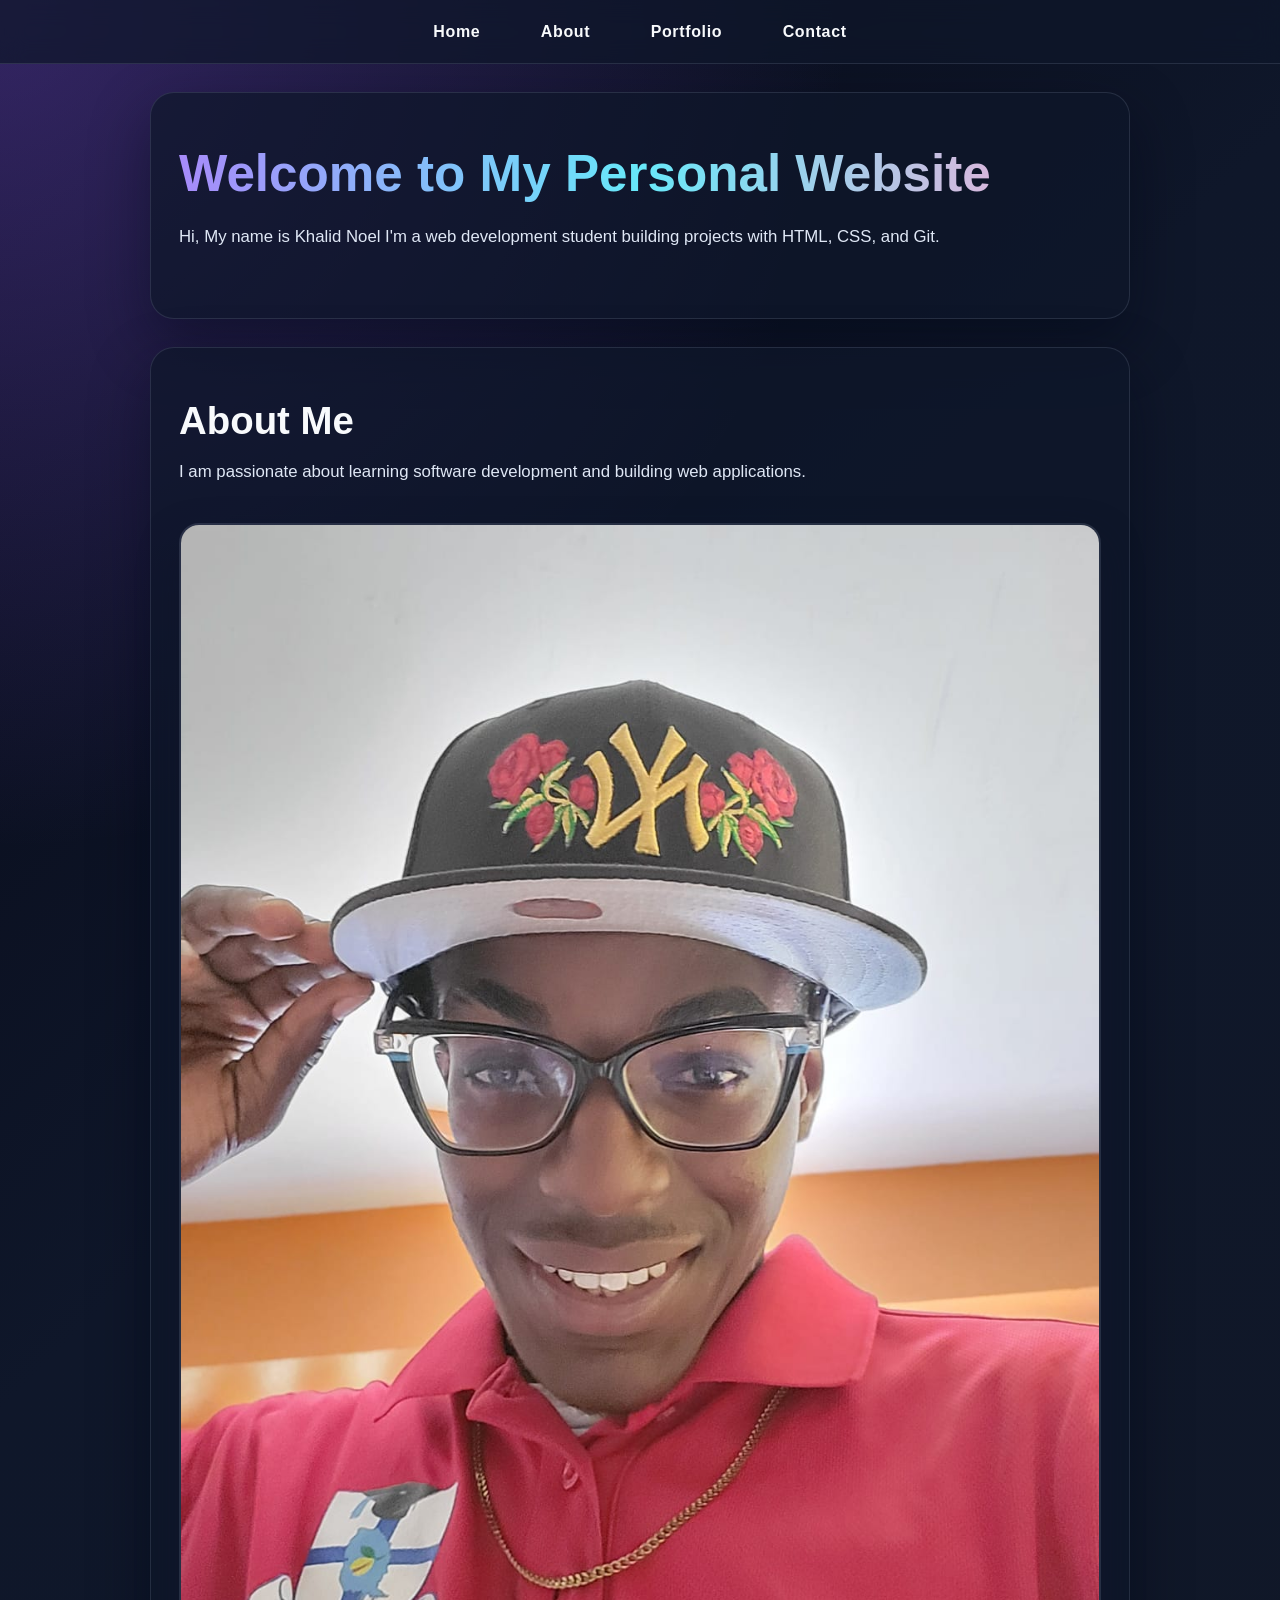
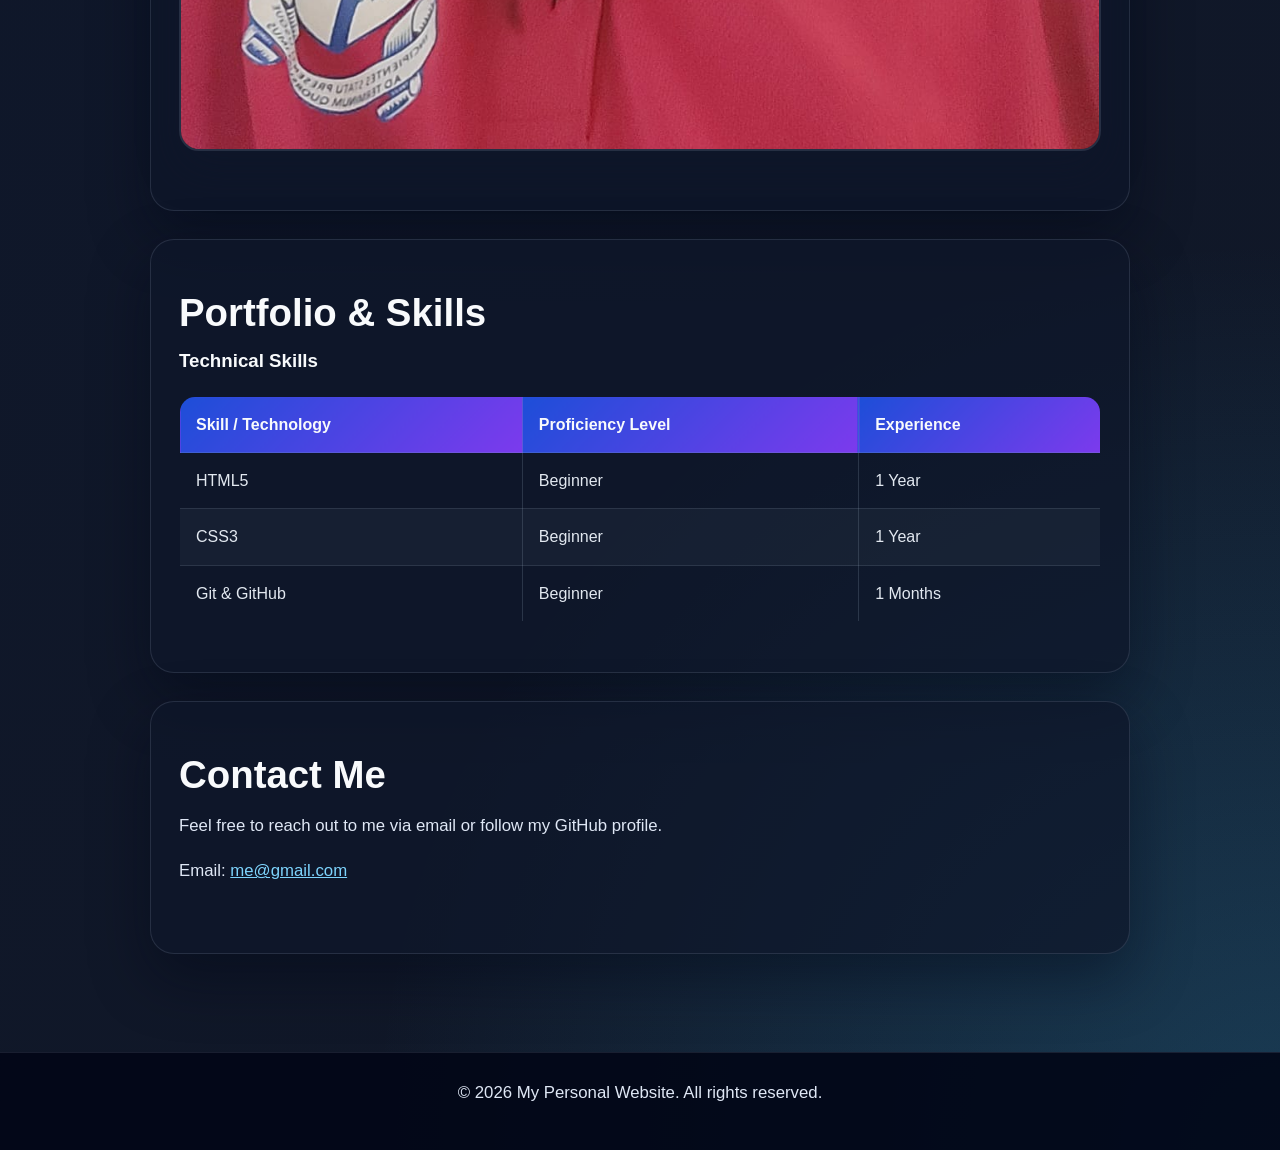
==== index.html @ ccdbc7a5 "docs: add responsive screenshots, readme, and reflection" ====
<!DOCTYPE html>
<html lang="en">
<head>
    <meta charset="UTF-8">
    <meta name="viewport" content="width=device-width, initial-scale=1.0">
    <title>My Personal Website</title>
    <link rel="stylesheet" href="style.css">
</head>
<body>

    <header>
        <nav>
            <ul>
                <li><a href="#home">Home</a></li>
                <li><a href="#about">About</a></li>
                <li><a href="#portfolio">Portfolio</a></li>
                <li><a href="#contact">Contact</a></li>
            </ul>
        </nav>
    </header>

    <main>
        <!-- Home Section -->
        <section id="home">
            <h1>Welcome to My Personal Website</h1>
            <p>Hi, My name is Khalid Noel I'm a web development student building projects with HTML, CSS, and Git.</p>
        </section>

        <!-- About Section -->
        <section id="about">
            <h2>About Me</h2>
            <p>I am passionate about learning software development and building web applications.</p>
            <img src="Khalid.jpeg" alt="Profile picture of me, yours truly">
        </section>

        <!-- Portfolio Section -->
        <section id="portfolio">
            <h2>Portfolio & Skills</h2>
            
            <h3>Technical Skills</h3>
            <table>
                <thead>
                    <tr>
                        <th>Skill / Technology</th>
                        <th>Proficiency Level</th>
                        <th>Experience</th>
                    </tr>
                </thead>
                <tbody>
                    <tr>
                        <td>HTML5</td>
                        <td>Beginner</td>
                        <td>1 Year</td>
                    </tr>
                    <tr>
                        <td>CSS3</td>
                        <td>Beginner</td>
                        <td>1 Year</td>
                    </tr>
                    <tr>
                        <td>Git & GitHub</td>
                        <td>Beginner</td>
                        <td>1 Months</td>
                    </tr>
                </tbody>
            </table>

        </section>

        <!-- Contact Section -->
        <section id="contact">
            <h2>Contact Me</h2>
            <p>Feel free to reach out to me via email or follow my GitHub profile.</p>
            <p>Email: <a href="mailto:me@gmail.com">me@gmail.com</a></p>
        </section>
    </main>

    <footer>
        <p>&copy; 2026 My Personal Website. All rights reserved.</p>
    </footer>

</body>
</html>
---- style.css ----
/* General Page Reset & Typography */
* {
    box-sizing: border-box;
}

html {
    scroll-behavior: smooth;
}

body {
    font-family: 'Segoe UI', Tahoma, Geneva, Verdana, sans-serif;
    line-height: 1.7;
    margin: 0;
    padding: 0;
    background:
        radial-gradient(circle at top left, rgba(138, 92, 246, 0.35), transparent 28%),
        radial-gradient(circle at bottom right, rgba(56, 189, 248, 0.22), transparent 30%),
        linear-gradient(135deg, #060816 0%, #0f172a 35%, #111827 100%);
    color: #e2e8f0;
}

main {
    padding-bottom: 40px;
}

/* Navigation Menu */
header {
    position: sticky;
    top: 0;
    z-index: 1000;
    backdrop-filter: blur(12px);
    background: rgba(15, 23, 42, 0.72);
    border-bottom: 1px solid rgba(148, 163, 184, 0.18);
}

nav ul {
    list-style-type: none;
    padding: 18px 0;
    margin: 0;
    text-align: center;
}

nav li {
    display: inline-block;
    margin: 0 10px;
}

nav a {
    text-decoration: none;
    color: #f8fafc;
    font-weight: 700;
    letter-spacing: 0.04em;
    padding: 10px 18px;
    border-radius: 999px;
    transition: all 0.3s ease;
}

nav a:hover {
    color: #7dd3fc;
    background: rgba(125, 211, 252, 0.08);
    box-shadow: 0 0 0 1px rgba(125, 211, 252, 0.2);
}

/* Page Layout & Sections */
section {
    padding: 50px 28px;
    max-width: 980px;
    margin: 28px auto;
    background: rgba(15, 23, 42, 0.72);
    border: 1px solid rgba(148, 163, 184, 0.18);
    border-radius: 24px;
    box-shadow: 0 24px 60px rgba(2, 6, 23, 0.45);
}

h1, h2, h3 {
    color: #f8fafc;
    margin-top: 0;
    line-height: 1.2;
}

h1 {
    font-size: clamp(2.2rem, 4vw, 3.5rem);
    margin-bottom: 18px;
    background: linear-gradient(90deg, #a78bfa 0%, #67e8f9 50%, #f9a8d4 100%);
    -webkit-background-clip: text;
    background-clip: text;
    color: transparent;
}

h2 {
    font-size: clamp(1.8rem, 3vw, 2.4rem);
    margin-bottom: 14px;
}

p {
    margin-top: 0;
    color: #dfe7f5;
    font-size: 1.05rem;
}

/* Media Styling */
img {
    max-width: 100%;
    height: auto;
    border-radius: 20px;
    margin-top: 20px;
    border: 2px solid rgba(148, 163, 184, 0.18);
    box-shadow: 0 18px 40px rgba(15, 23, 42, 0.45);
}

video {
    margin-top: 15px;
    border-radius: 16px;
}

/* Table Styling */
table {
    width: 100%;
    border-collapse: collapse;
    margin: 24px 0 0;
    overflow: hidden;
    border-radius: 16px;
}

table, th, td {
    border: 1px solid rgba(148, 163, 184, 0.22);
}

th, td {
    padding: 14px 16px;
    text-align: left;
}

th {
    background: linear-gradient(135deg, #1d4ed8, #7c3aed);
    color: #f8fafc;
}

tr:nth-child(even) {
    background-color: rgba(148, 163, 184, 0.06);
}

tr:hover {
    background-color: rgba(125, 211, 252, 0.08);
}

/* Footer Styling */
footer {
    text-align: center;
    padding: 26px 20px;
    background: rgba(2, 6, 23, 0.9);
    border-top: 1px solid rgba(148, 163, 184, 0.15);
    color: #cbd5e1;
    margin-top: 30px;
}

/* Links inside content */
a {
    color: #7dd3fc;
}

a:hover {
    color: #a5f3fc;
}
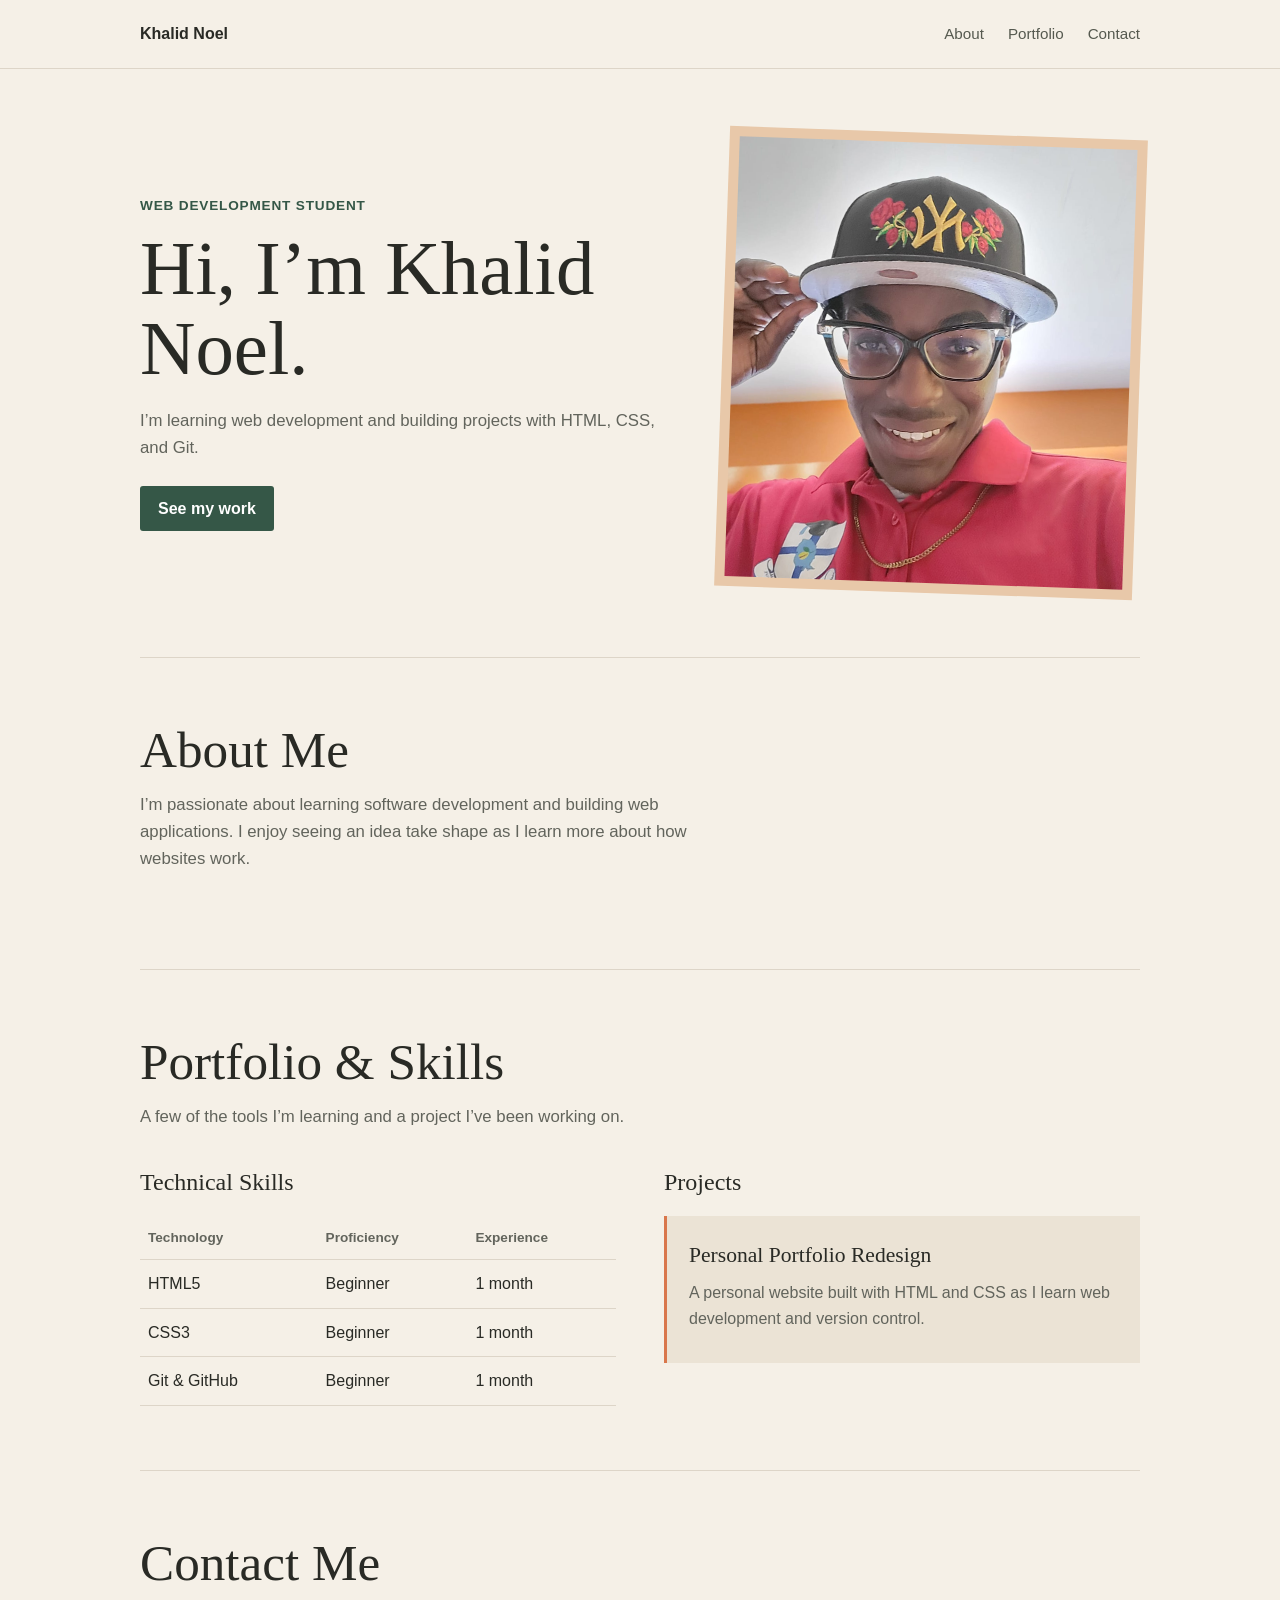
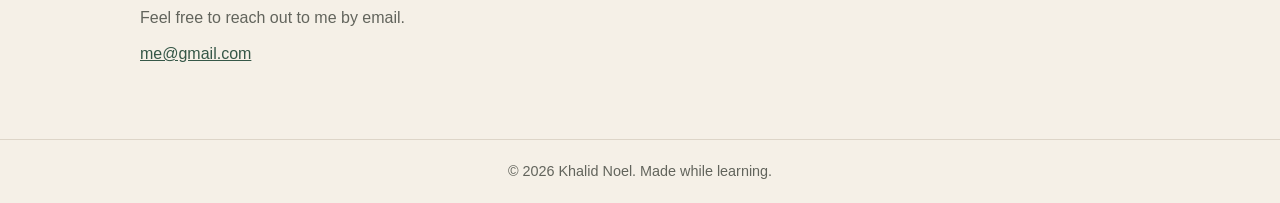
==== commit 1730627b: "feat: finalize polished portfolio code with semantic HTML, modern CSS, and JS" ====
--- a/index.html
+++ b/index.html
@@ -3,15 +3,17 @@
 <head>
     <meta charset="UTF-8">
     <meta name="viewport" content="width=device-width, initial-scale=1.0">
-    <title>My Personal Website</title>
-    <link rel="stylesheet" href="style.css">
+    <meta name="theme-color" content="#f5f0e7">
+    <meta name="description" content="Khalid Noel is a web development student learning by building with HTML, CSS, and Git.">
+    <title>Khalid Noel — Web Development Student</title>
+    <link rel="stylesheet" href="CSS/style.css">
+    <script src="JS/script.js" defer></script>
 </head>
 <body>
-
-    <header>
-        <nav>
-            <ul>
-                <li><a href="#home">Home</a></li>
+    <header class="site-header">
+        <nav class="nav-shell" aria-label="Main navigation">
+            <a class="wordmark" href="#home">Khalid Noel</a>
+            <ul class="nav-links">
                 <li><a href="#about">About</a></li>
                 <li><a href="#portfolio">Portfolio</a></li>
                 <li><a href="#contact">Contact</a></li>
@@ -20,64 +22,83 @@
     </header>
 
     <main>
-        <!-- Home Section -->
-        <section id="home">
-            <h1>Welcome to My Personal Website</h1>
-            <p>Hi, My name is Khalid Noel I'm a web development student building projects with HTML, CSS, and Git.</p>
+        <section class="hero" id="home" aria-labelledby="home-title">
+            <div class="hero-content">
+                <p class="eyebrow">Web development student</p>
+                <h1 id="home-title">Hi, I’m Khalid Noel.</h1>
+                <p class="hero-copy">I’m learning web development and building projects with HTML, CSS, and Git.</p>
+                <a class="button" href="#portfolio">See my work</a>
+            </div>
+            <figure class="portrait-wrap">
+                <img src="Images/Khalid.jpeg" alt="Khalid Noel smiling in a cap and glasses">
+            </figure>
         </section>
 
-        <!-- About Section -->
-        <section id="about">
-            <h2>About Me</h2>
-            <p>I am passionate about learning software development and building web applications.</p>
-            <img src="Khalid.jpeg" alt="Profile picture of me, yours truly">
+        <section class="content-section" id="about" aria-labelledby="about-title">
+            <div class="section-heading">
+                <h2 id="about-title">About Me</h2>
+                <p class="section-intro">I’m passionate about learning software development and building web applications. I enjoy seeing an idea take shape as I learn more about how websites work.</p>
+            </div>
         </section>
 
-        <!-- Portfolio Section -->
-        <section id="portfolio">
-            <h2>Portfolio & Skills</h2>
-            
-            <h3>Technical Skills</h3>
-            <table>
-                <thead>
-                    <tr>
-                        <th>Skill / Technology</th>
-                        <th>Proficiency Level</th>
-                        <th>Experience</th>
-                    </tr>
-                </thead>
-                <tbody>
-                    <tr>
-                        <td>HTML5</td>
-                        <td>Beginner</td>
-                        <td>1 Year</td>
-                    </tr>
-                    <tr>
-                        <td>CSS3</td>
-                        <td>Beginner</td>
-                        <td>1 Year</td>
-                    </tr>
-                    <tr>
-                        <td>Git & GitHub</td>
-                        <td>Beginner</td>
-                        <td>1 Months</td>
-                    </tr>
-                </tbody>
-            </table>
-
+        <section class="content-section" id="portfolio" aria-labelledby="portfolio-title">
+            <div class="section-heading">
+                <h2 id="portfolio-title">Portfolio &amp; Skills</h2>
+                <p class="section-intro">A few of the tools I’m learning and a project I’ve been working on.</p>
+            </div>
+            <div class="portfolio-layout">
+                <div>
+                    <h3>Technical Skills</h3>
+                    <table class="skills-table">
+                        <thead>
+                            <tr>
+                                <th scope="col">Technology</th>
+                                <th scope="col">Proficiency</th>
+                                <th scope="col">Experience</th>
+                            </tr>
+                        </thead>
+                        <tbody>
+                            <tr>
+                                <td>HTML5</td>
+                                <td>Beginner</td>
+                                <td>1 month</td>
+                            </tr>
+                            <tr>
+                                <td>CSS3</td>
+                                <td>Beginner</td>
+                                <td>1 month</td>
+                            </tr>
+                            <tr>
+                                <td>Git &amp; GitHub</td>
+                                <td>Beginner</td>
+                                <td>1 month</td>
+                            </tr>
+                        </tbody>
+                    </table>
+                </div>
+                <div>
+                    <h3>Projects</h3>
+                    <article class="project-card">
+                        <h4>Personal Portfolio Redesign</h4>
+                        <p>A personal website built with HTML and CSS as I learn web development and version control.</p>
+                    </article>
+                </div>
+            </div>
         </section>
 
-        <!-- Contact Section -->
-        <section id="contact">
-            <h2>Contact Me</h2>
-            <p>Feel free to reach out to me via email or follow my GitHub profile.</p>
-            <p>Email: <a href="mailto:me@gmail.com">me@gmail.com</a></p>
+        <section class="contact-section" id="contact" aria-labelledby="contact-title">
+            <div class="section-heading">
+                <h2 id="contact-title">Contact Me</h2>
+                <div class="contact-copy">
+                    <p>Feel free to reach out to me by email.</p>
+                    <a href="mailto:me@gmail.com">me@gmail.com</a>
+                </div>
+            </div>
         </section>
     </main>
 
-    <footer>
-        <p>&copy; 2026 My Personal Website. All rights reserved.</p>
+    <footer class="site-footer">
+        <p>&copy; <span id="current-year">2026</span> Khalid Noel. Made while learning.</p>
     </footer>
-
 </body>
 </html>
--- a/CSS/style.css
+++ b/CSS/style.css
@@ -0,0 +1,287 @@
+* {
+    box-sizing: border-box;
+}
+
+html {
+    scroll-behavior: smooth;
+}
+
+body {
+    margin: 0;
+    background: #f5f0e7;
+    color: #292a25;
+    font-family: "Segoe UI", Tahoma, Geneva, Verdana, sans-serif;
+    line-height: 1.6;
+}
+
+a {
+    color: #355747;
+}
+
+a:focus-visible {
+    outline: 2px solid #d9774c;
+    outline-offset: 3px;
+}
+
+.site-header {
+    position: sticky;
+    top: 0;
+    z-index: 1;
+    border-bottom: 1px solid #ddd5c8;
+    background: #f5f0e7;
+}
+
+.nav-shell,
+main {
+    width: min(100% - 40px, 1000px);
+    margin: 0 auto;
+}
+
+.nav-shell {
+    min-height: 68px;
+    display: flex;
+    align-items: center;
+    justify-content: space-between;
+    gap: 20px;
+}
+
+.wordmark {
+    color: #292a25;
+    font-weight: 700;
+    text-decoration: none;
+}
+
+.nav-links {
+    display: flex;
+    gap: 24px;
+    margin: 0;
+    padding: 0;
+    list-style: none;
+}
+
+.nav-links a {
+    color: #55594f;
+    font-size: 0.95rem;
+    text-decoration: none;
+}
+
+.nav-links a:hover {
+    color: #355747;
+    text-decoration: underline;
+    text-underline-offset: 5px;
+}
+
+section {
+    scroll-margin-top: 85px;
+}
+
+.hero {
+    min-height: 540px;
+    display: grid;
+    grid-template-columns: 1fr 0.8fr;
+    align-items: center;
+    gap: 60px;
+    padding: 64px 0;
+}
+
+.eyebrow {
+    margin-bottom: 12px;
+    color: #355747;
+    font-size: 0.85rem;
+    font-weight: 700;
+    letter-spacing: 0.06em;
+    text-transform: uppercase;
+}
+
+h1,
+h2,
+h3,
+h4,
+p {
+    margin-top: 0;
+}
+
+h1,
+h2 {
+    font-family: Georgia, "Times New Roman", serif;
+    font-weight: 400;
+}
+
+h1 {
+    max-width: 500px;
+    margin-bottom: 18px;
+    font-size: clamp(2.8rem, 6vw, 4.8rem);
+    line-height: 1.05;
+}
+
+.hero-copy,
+.section-intro {
+    max-width: 560px;
+    color: #62645c;
+    font-size: 1.05rem;
+}
+
+.hero-copy {
+    margin-bottom: 24px;
+}
+
+.button {
+    display: inline-block;
+    padding: 10px 18px;
+    border-radius: 3px;
+    background: #355747;
+    color: #fff;
+    font-weight: 600;
+    text-decoration: none;
+}
+
+.button:hover {
+    background: #294436;
+}
+
+.portrait-wrap {
+    margin: 0;
+    padding: 10px;
+    background: #e8c8a9;
+    transform: rotate(2deg);
+}
+
+.portrait-wrap img {
+    display: block;
+    width: 100%;
+    max-height: 440px;
+    object-fit: cover;
+    object-position: center 38%;
+}
+
+.content-section,
+.contact-section {
+    padding: 64px 0;
+    border-top: 1px solid #ddd5c8;
+}
+
+h2 {
+    margin-bottom: 14px;
+    font-size: clamp(2.2rem, 4vw, 3.2rem);
+    line-height: 1.1;
+}
+
+.section-intro {
+    margin-bottom: 32px;
+}
+
+.portfolio-layout {
+    display: grid;
+    grid-template-columns: 1fr 1fr;
+    gap: 48px;
+}
+
+h3 {
+    margin-bottom: 14px;
+    font-family: Georgia, "Times New Roman", serif;
+    font-size: 1.5rem;
+    font-weight: 400;
+}
+
+.skills-table {
+    width: 100%;
+    border-collapse: collapse;
+    text-align: left;
+}
+
+.skills-table th,
+.skills-table td {
+    padding: 11px 8px;
+    border-bottom: 1px solid #ddd5c8;
+}
+
+.skills-table th {
+    color: #62645c;
+    font-size: 0.85rem;
+    font-weight: 600;
+}
+
+.project-card {
+    padding: 22px;
+    border-left: 3px solid #d9774c;
+    background: #ebe3d5;
+}
+
+.project-card h4 {
+    margin-bottom: 8px;
+    font-family: Georgia, "Times New Roman", serif;
+    font-size: 1.35rem;
+    font-weight: 400;
+}
+
+.project-card p,
+.contact-copy p {
+    margin-bottom: 10px;
+    color: #62645c;
+}
+
+.contact-section {
+    padding-bottom: 72px;
+}
+
+.contact-section .section-heading {
+    max-width: 600px;
+}
+
+.site-footer {
+    padding: 20px;
+    border-top: 1px solid #ddd5c8;
+    color: #62645c;
+    font-size: 0.9rem;
+    text-align: center;
+}
+
+.site-footer p {
+    margin: 0;
+}
+
+@media (max-width: 700px) {
+    .nav-shell,
+    main {
+        width: calc(100% - 32px);
+    }
+
+    .nav-links {
+        gap: 14px;
+    }
+
+    .nav-links a {
+        font-size: 0.85rem;
+    }
+
+    .hero {
+        min-height: auto;
+        grid-template-columns: 1fr;
+        gap: 34px;
+        padding: 56px 0;
+    }
+
+    .portrait-wrap {
+        width: min(100%, 340px);
+        justify-self: center;
+    }
+
+    .portfolio-layout {
+        grid-template-columns: 1fr;
+        gap: 32px;
+    }
+}
+
+@media (max-width: 380px) {
+    .nav-shell {
+        gap: 10px;
+    }
+
+    .nav-links {
+        gap: 9px;
+    }
+
+    .nav-links a {
+        font-size: 0.78rem;
+    }
+}
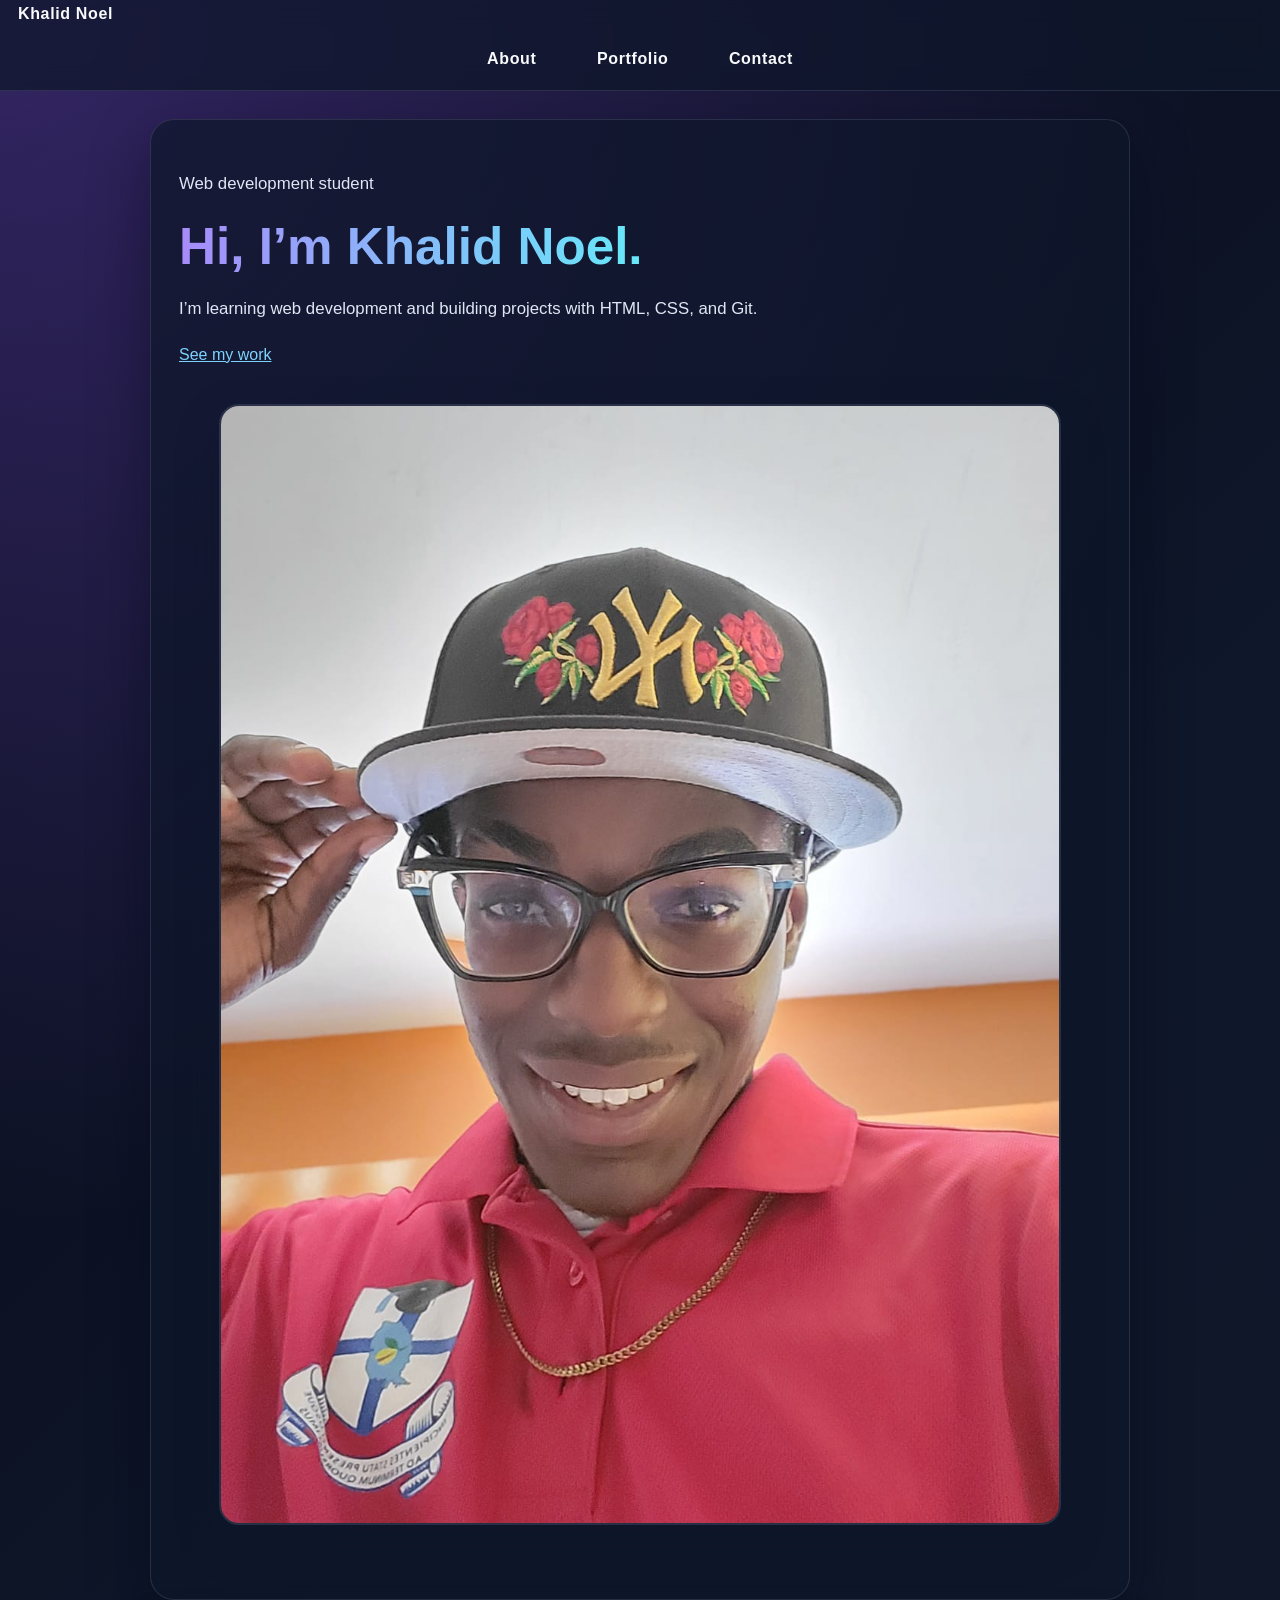
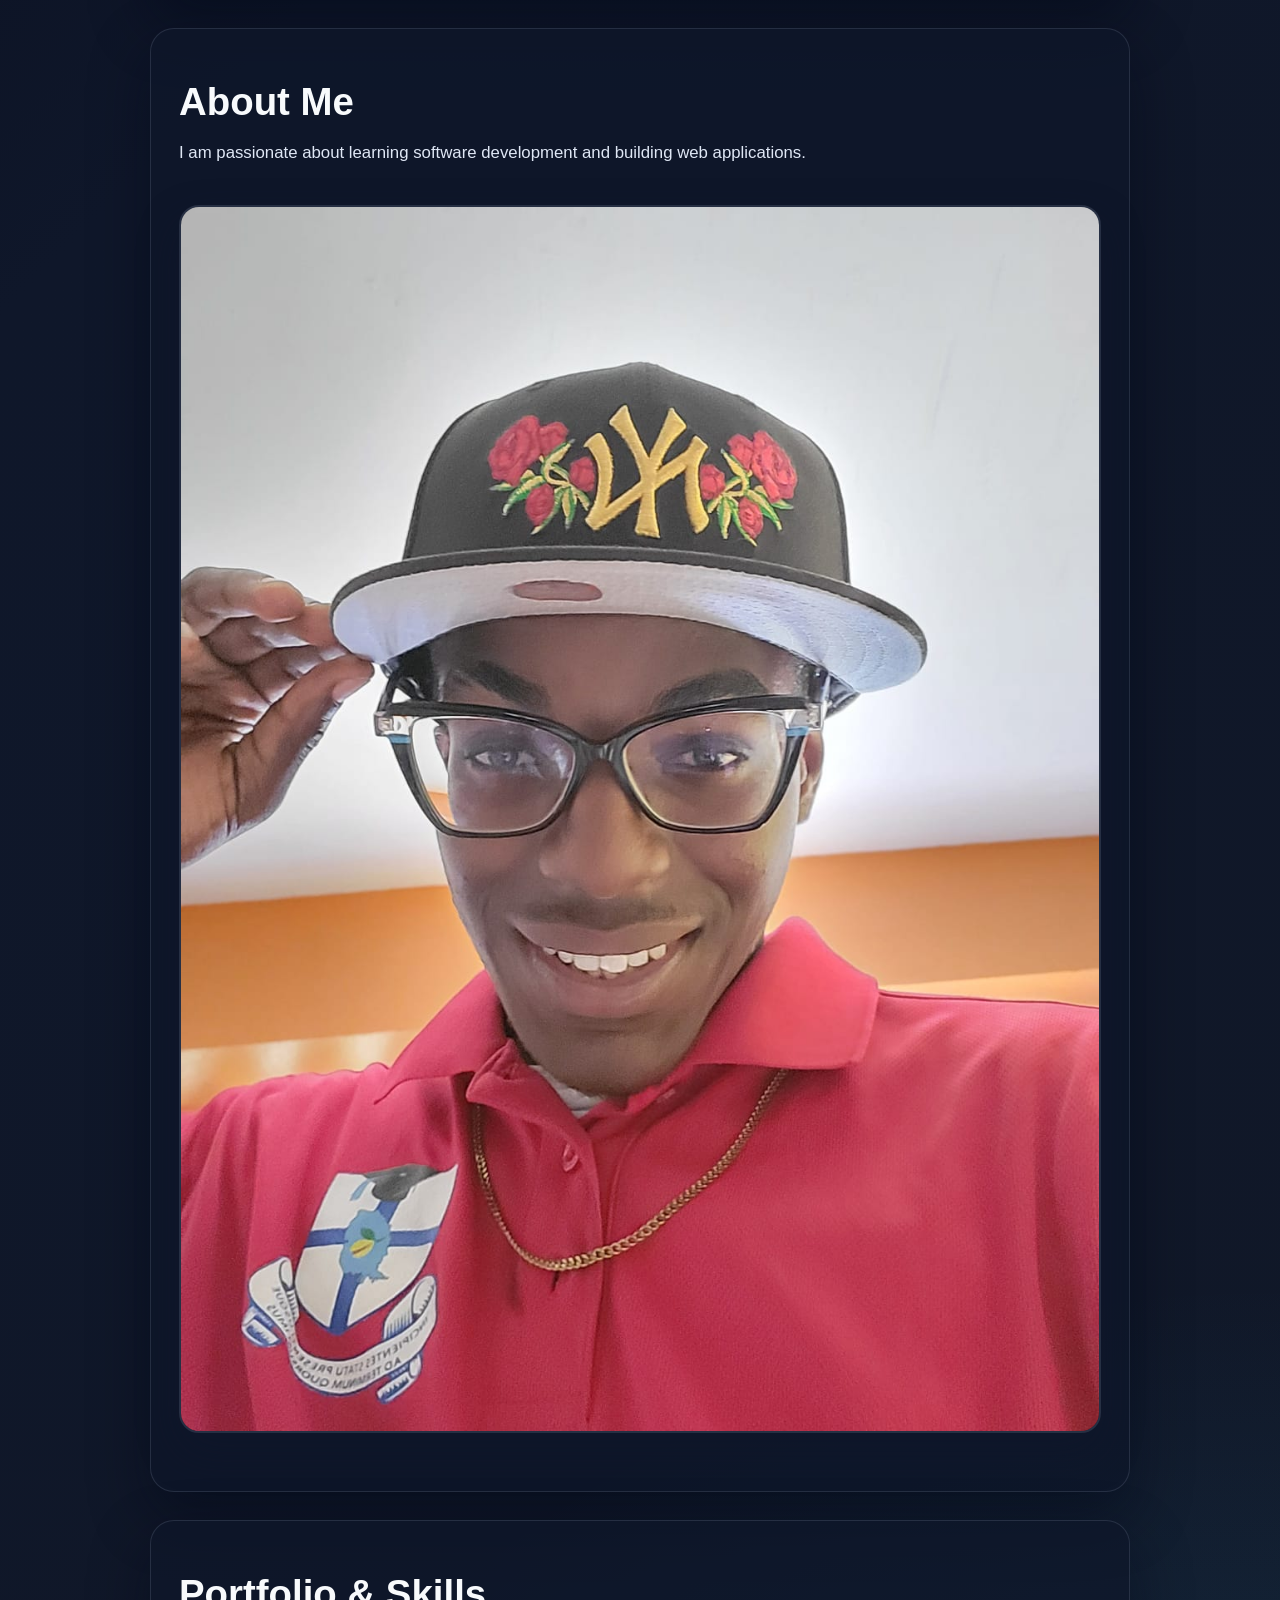
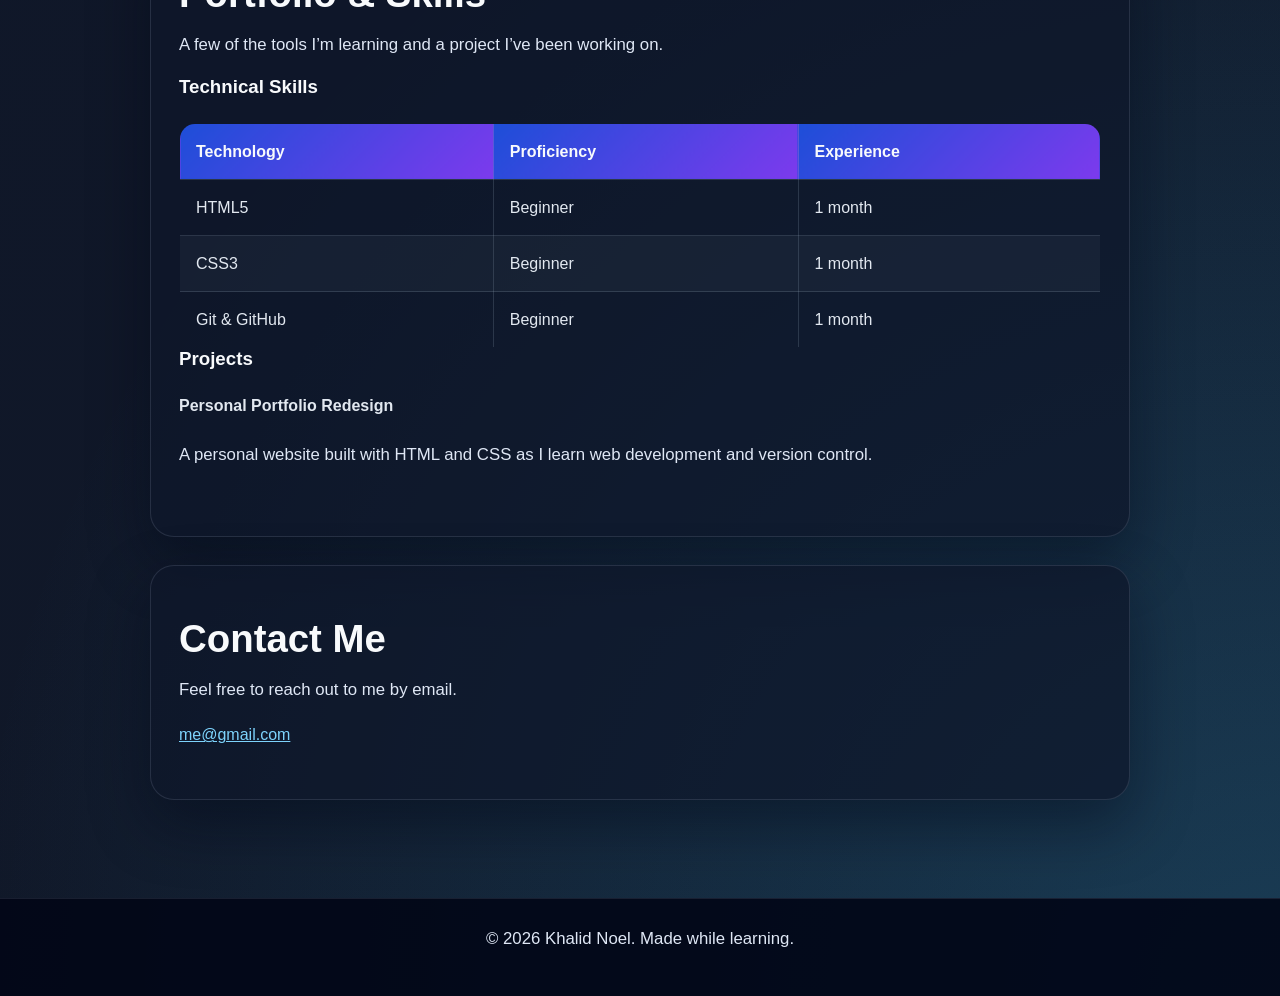
==== commit 53c3eaae: "Merge branch 'main' into main" ====
--- a/index.html
+++ b/index.html
@@ -3,11 +3,9 @@
 <head>
     <meta charset="UTF-8">
     <meta name="viewport" content="width=device-width, initial-scale=1.0">
-    <meta name="theme-color" content="#f5f0e7">
-    <meta name="description" content="Khalid Noel is a web development student learning by building with HTML, CSS, and Git.">
-    <title>Khalid Noel — Web Development Student</title>
-    <link rel="stylesheet" href="CSS/style.css">
-    <script src="JS/script.js" defer></script>
+    <title>My Personal Website</title>
+    <link rel="stylesheet" href="css/style.css">
+    <script src="js/script.js" defer></script>
 </head>
 <body>
     <header class="site-header">
@@ -34,11 +32,11 @@
             </figure>
         </section>
 
-        <section class="content-section" id="about" aria-labelledby="about-title">
-            <div class="section-heading">
-                <h2 id="about-title">About Me</h2>
-                <p class="section-intro">I’m passionate about learning software development and building web applications. I enjoy seeing an idea take shape as I learn more about how websites work.</p>
-            </div>
+        <!-- About Section -->
+        <section id="about">
+            <h2>About Me</h2>
+            <p>I am passionate about learning software development and building web applications.</p>
+            <img src="images/Khalid.jpeg" alt="Profile picture of me">
         </section>
 
         <section class="content-section" id="portfolio" aria-labelledby="portfolio-title">
@@ -100,5 +98,8 @@
     <footer class="site-footer">
         <p>&copy; <span id="current-year">2026</span> Khalid Noel. Made while learning.</p>
     </footer>
+<button id="backToTop" title="Back to Top" aria-label="Back to top">
+    &#8593;
+</button>
 </body>
 </html>
--- a/css/style.css
+++ b/css/style.css
@@ -0,0 +1,190 @@
+/* General Page Reset & Typography */
+* {
+    box-sizing: border-box;
+}
+
+html {
+    scroll-behavior: smooth;
+}
+
+body {
+    font-family: 'Segoe UI', Tahoma, Geneva, Verdana, sans-serif;
+    line-height: 1.7;
+    margin: 0;
+    padding: 0;
+    background:
+        radial-gradient(circle at top left, rgba(138, 92, 246, 0.35), transparent 28%),
+        radial-gradient(circle at bottom right, rgba(56, 189, 248, 0.22), transparent 30%),
+        linear-gradient(135deg, #060816 0%, #0f172a 35%, #111827 100%);
+    color: #e2e8f0;
+}
+
+main {
+    padding-bottom: 40px;
+}
+
+/* Navigation Menu */
+header {
+    position: sticky;
+    top: 0;
+    z-index: 1000;
+    backdrop-filter: blur(12px);
+    background: rgba(15, 23, 42, 0.72);
+    border-bottom: 1px solid rgba(148, 163, 184, 0.18);
+}
+
+nav ul {
+    list-style-type: none;
+    padding: 18px 0;
+    margin: 0;
+    text-align: center;
+}
+
+nav li {
+    display: inline-block;
+    margin: 0 10px;
+}
+
+nav a {
+    text-decoration: none;
+    color: #f8fafc;
+    font-weight: 700;
+    letter-spacing: 0.04em;
+    padding: 10px 18px;
+    border-radius: 999px;
+    transition: all 0.3s ease;
+}
+
+nav a:hover {
+    color: #7dd3fc;
+    background: rgba(125, 211, 252, 0.08);
+    box-shadow: 0 0 0 1px rgba(125, 211, 252, 0.2);
+}
+
+/* Page Layout & Sections */
+section {
+    padding: 50px 28px;
+    max-width: 980px;
+    margin: 28px auto;
+    background: rgba(15, 23, 42, 0.72);
+    border: 1px solid rgba(148, 163, 184, 0.18);
+    border-radius: 24px;
+    box-shadow: 0 24px 60px rgba(2, 6, 23, 0.45);
+}
+
+h1, h2, h3 {
+    color: #f8fafc;
+    margin-top: 0;
+    line-height: 1.2;
+}
+
+h1 {
+    font-size: clamp(2.2rem, 4vw, 3.5rem);
+    margin-bottom: 18px;
+    background: linear-gradient(90deg, #a78bfa 0%, #67e8f9 50%, #f9a8d4 100%);
+    -webkit-background-clip: text;
+    background-clip: text;
+    color: transparent;
+}
+
+h2 {
+    font-size: clamp(1.8rem, 3vw, 2.4rem);
+    margin-bottom: 14px;
+}
+
+p {
+    margin-top: 0;
+    color: #dfe7f5;
+    font-size: 1.05rem;
+}
+
+/* Media Styling */
+img {
+    max-width: 100%;
+    height: auto;
+    border-radius: 20px;
+    margin-top: 20px;
+    border: 2px solid rgba(148, 163, 184, 0.18);
+    box-shadow: 0 18px 40px rgba(15, 23, 42, 0.45);
+}
+
+video {
+    margin-top: 15px;
+    border-radius: 16px;
+}
+
+/* Table Styling */
+table {
+    width: 100%;
+    border-collapse: collapse;
+    margin: 24px 0 0;
+    overflow: hidden;
+    border-radius: 16px;
+}
+
+table, th, td {
+    border: 1px solid rgba(148, 163, 184, 0.22);
+}
+
+th, td {
+    padding: 14px 16px;
+    text-align: left;
+}
+
+th {
+    background: linear-gradient(135deg, #1d4ed8, #7c3aed);
+    color: #f8fafc;
+}
+
+tr:nth-child(even) {
+    background-color: rgba(148, 163, 184, 0.06);
+}
+
+tr:hover {
+    background-color: rgba(125, 211, 252, 0.08);
+}
+
+/* Footer Styling */
+footer {
+    text-align: center;
+    padding: 26px 20px;
+    background: rgba(2, 6, 23, 0.9);
+    border-top: 1px solid rgba(148, 163, 184, 0.15);
+    color: #cbd5e1;
+    margin-top: 30px;
+}
+
+/* Links inside content */
+a {
+    color: #7dd3fc;
+}
+
+a:hover {
+    color: #a5f3fc;
+}
+
+#backToTop {
+    display: none;
+    position: fixed;
+    bottom: 25px;
+    right: 25px;
+    z-index: 1000;
+
+    width: 45px;
+    height: 45px;
+    border: none;
+    border-radius: 50%;
+
+    background-color: #007bff;
+    color: white;
+    font-size: 24px;
+    cursor: pointer;
+
+    box-shadow: 0 4px 8px rgba(0, 0, 0, 0.2);
+    transition: background-color 0.3s, transform 0.3s;
+}
+
+#backToTop:hover {
+    background-color: #0056b3;
+    transform: translateY(-3px);
+}
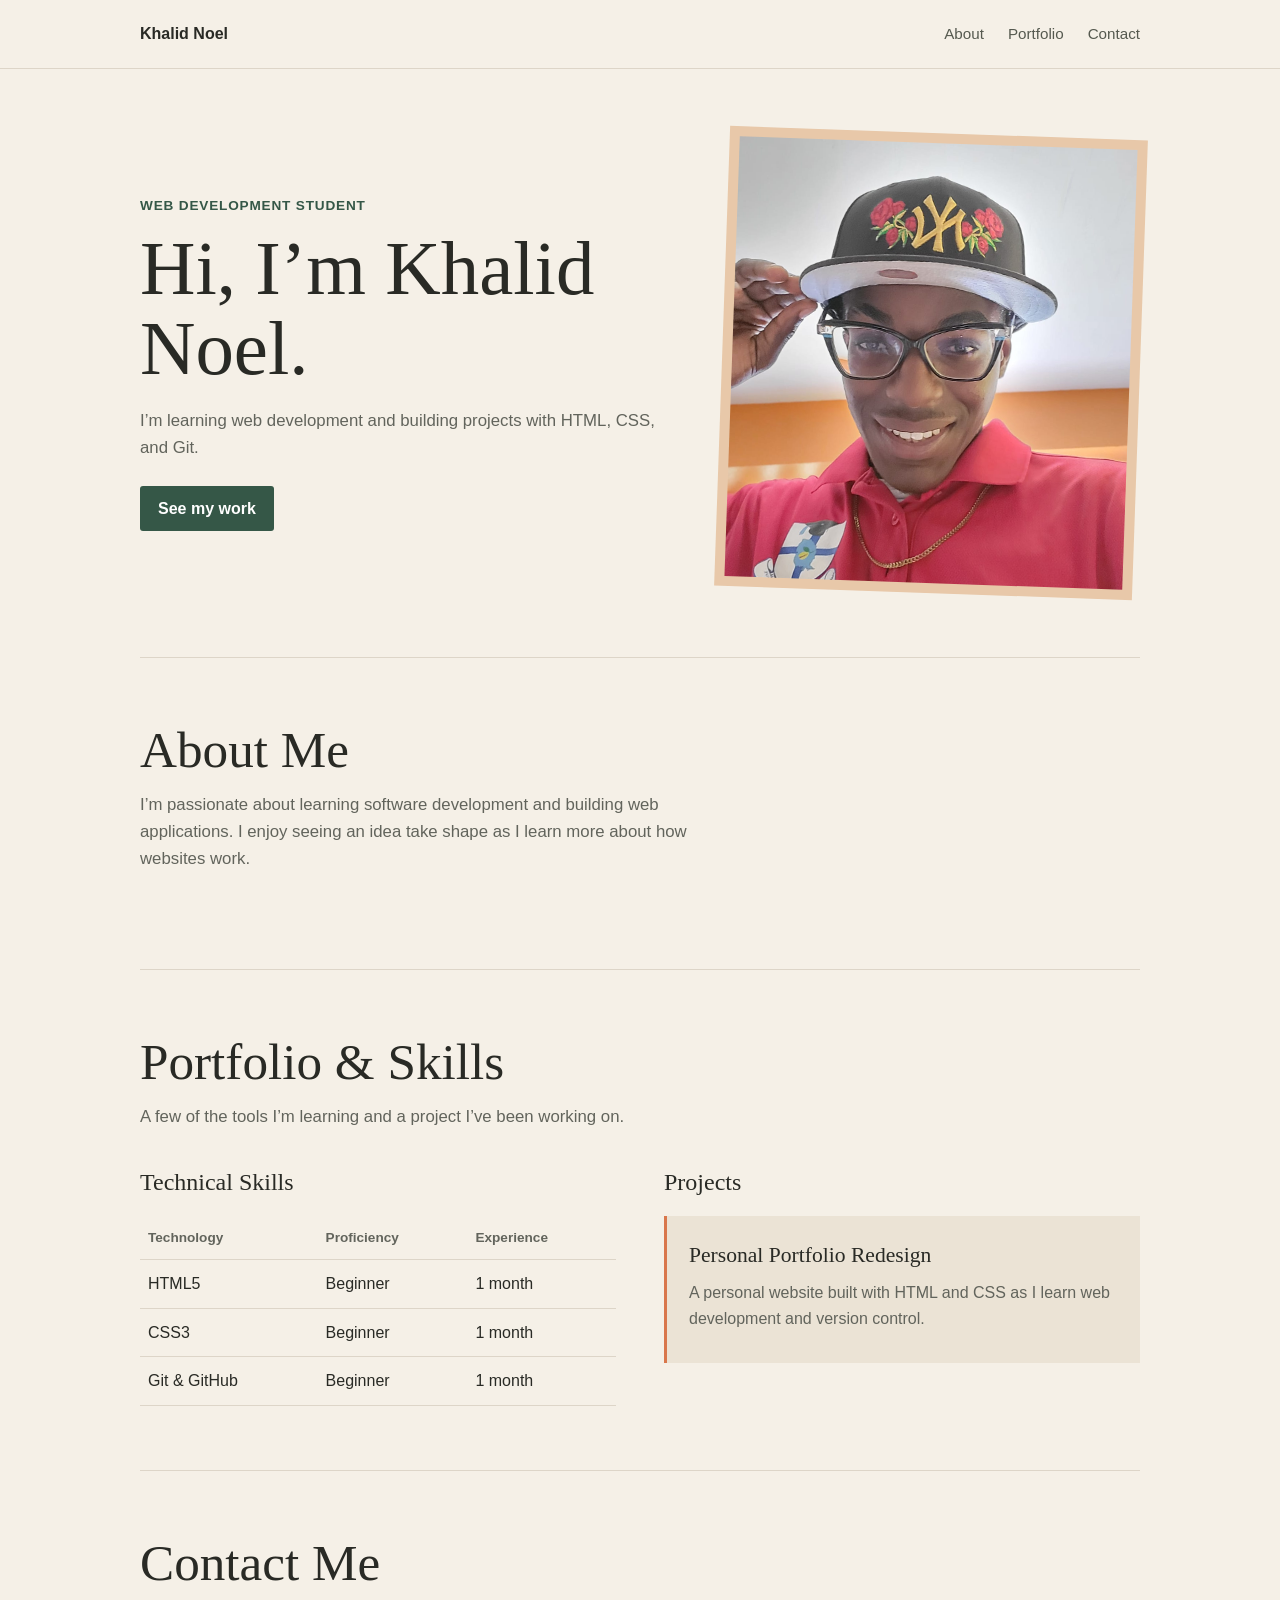
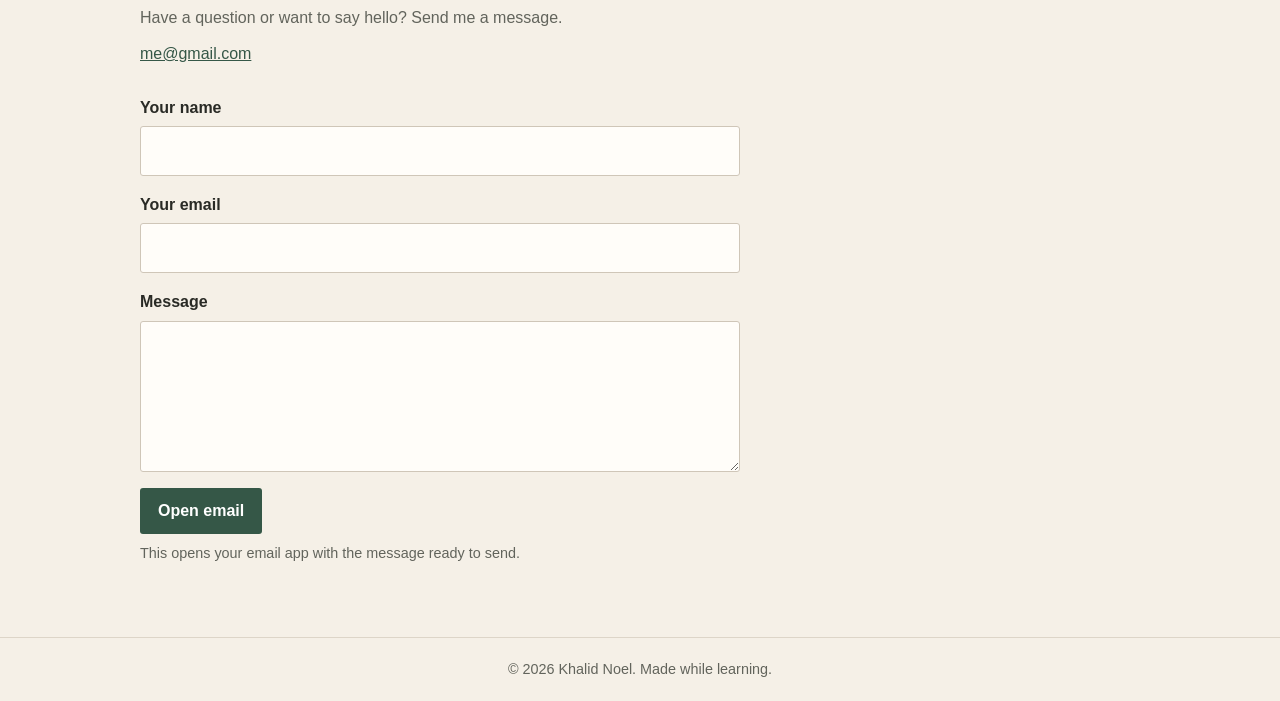
==== commit 3a59a9b3: "added: a simple contact form with name, email, and message fields" ====
--- a/index.html
+++ b/index.html
@@ -3,9 +3,11 @@
 <head>
     <meta charset="UTF-8">
     <meta name="viewport" content="width=device-width, initial-scale=1.0">
-    <title>My Personal Website</title>
-    <link rel="stylesheet" href="css/style.css">
-    <script src="js/script.js" defer></script>
+    <meta name="theme-color" content="#f5f0e7">
+    <meta name="description" content="Khalid Noel is a web development student learning by building with HTML, CSS, and Git.">
+    <title>Khalid Noel — Web Development Student</title>
+    <link rel="stylesheet" href="CSS/style.css">
+    <script src="JS/script.js" defer></script>
 </head>
 <body>
     <header class="site-header">
@@ -32,11 +34,11 @@
             </figure>
         </section>
 
-        <!-- About Section -->
-        <section id="about">
-            <h2>About Me</h2>
-            <p>I am passionate about learning software development and building web applications.</p>
-            <img src="images/Khalid.jpeg" alt="Profile picture of me">
+        <section class="content-section" id="about" aria-labelledby="about-title">
+            <div class="section-heading">
+                <h2 id="about-title">About Me</h2>
+                <p class="section-intro">I’m passionate about learning software development and building web applications. I enjoy seeing an idea take shape as I learn more about how websites work.</p>
+            </div>
         </section>
 
         <section class="content-section" id="portfolio" aria-labelledby="portfolio-title">
@@ -88,18 +90,31 @@
             <div class="section-heading">
                 <h2 id="contact-title">Contact Me</h2>
                 <div class="contact-copy">
-                    <p>Feel free to reach out to me by email.</p>
+                    <p>Have a question or want to say hello? Send me a message.</p>
                     <a href="mailto:me@gmail.com">me@gmail.com</a>
                 </div>
             </div>
+            <form class="contact-form" id="contact-form">
+                <div class="form-group">
+                    <label for="name">Your name</label>
+                    <input type="text" id="name" name="name" required>
+                </div>
+                <div class="form-group">
+                    <label for="email">Your email</label>
+                    <input type="email" id="email" name="email" required>
+                </div>
+                <div class="form-group">
+                    <label for="message">Message</label>
+                    <textarea id="message" name="message" rows="5" required></textarea>
+                </div>
+                <button class="button" type="submit">Open email</button>
+                <p class="form-note">This opens your email app with the message ready to send.</p>
+            </form>
         </section>
     </main>
 
     <footer class="site-footer">
         <p>&copy; <span id="current-year">2026</span> Khalid Noel. Made while learning.</p>
     </footer>
-<button id="backToTop" title="Back to Top" aria-label="Back to top">
-    &#8593;
-</button>
 </body>
 </html>
--- a/CSS/style.css
+++ b/CSS/style.css
@@ -0,0 +1,332 @@
+* {
+    box-sizing: border-box;
+}
+
+html {
+    scroll-behavior: smooth;
+}
+
+body {
+    margin: 0;
+    background: #f5f0e7;
+    color: #292a25;
+    font-family: "Segoe UI", Tahoma, Geneva, Verdana, sans-serif;
+    line-height: 1.6;
+}
+
+a {
+    color: #355747;
+}
+
+a:focus-visible {
+    outline: 2px solid #d9774c;
+    outline-offset: 3px;
+}
+
+.site-header {
+    position: sticky;
+    top: 0;
+    z-index: 1;
+    border-bottom: 1px solid #ddd5c8;
+    background: #f5f0e7;
+}
+
+.nav-shell,
+main {
+    width: min(100% - 40px, 1000px);
+    margin: 0 auto;
+}
+
+.nav-shell {
+    min-height: 68px;
+    display: flex;
+    align-items: center;
+    justify-content: space-between;
+    gap: 20px;
+}
+
+.wordmark {
+    color: #292a25;
+    font-weight: 700;
+    text-decoration: none;
+}
+
+.nav-links {
+    display: flex;
+    gap: 24px;
+    margin: 0;
+    padding: 0;
+    list-style: none;
+}
+
+.nav-links a {
+    color: #55594f;
+    font-size: 0.95rem;
+    text-decoration: none;
+}
+
+.nav-links a:hover {
+    color: #355747;
+    text-decoration: underline;
+    text-underline-offset: 5px;
+}
+
+section {
+    scroll-margin-top: 85px;
+}
+
+.hero {
+    min-height: 540px;
+    display: grid;
+    grid-template-columns: 1fr 0.8fr;
+    align-items: center;
+    gap: 60px;
+    padding: 64px 0;
+}
+
+.eyebrow {
+    margin-bottom: 12px;
+    color: #355747;
+    font-size: 0.85rem;
+    font-weight: 700;
+    letter-spacing: 0.06em;
+    text-transform: uppercase;
+}
+
+h1,
+h2,
+h3,
+h4,
+p {
+    margin-top: 0;
+}
+
+h1,
+h2 {
+    font-family: Georgia, "Times New Roman", serif;
+    font-weight: 400;
+}
+
+h1 {
+    max-width: 500px;
+    margin-bottom: 18px;
+    font-size: clamp(2.8rem, 6vw, 4.8rem);
+    line-height: 1.05;
+}
+
+.hero-copy,
+.section-intro {
+    max-width: 560px;
+    color: #62645c;
+    font-size: 1.05rem;
+}
+
+.hero-copy {
+    margin-bottom: 24px;
+}
+
+.button {
+    display: inline-block;
+    padding: 10px 18px;
+    border-radius: 3px;
+    background: #355747;
+    color: #fff;
+    font-weight: 600;
+    text-decoration: none;
+}
+
+.button:hover {
+    background: #294436;
+}
+
+.portrait-wrap {
+    margin: 0;
+    padding: 10px;
+    background: #e8c8a9;
+    transform: rotate(2deg);
+}
+
+.portrait-wrap img {
+    display: block;
+    width: 100%;
+    max-height: 440px;
+    object-fit: cover;
+    object-position: center 38%;
+}
+
+.content-section,
+.contact-section {
+    padding: 64px 0;
+    border-top: 1px solid #ddd5c8;
+}
+
+h2 {
+    margin-bottom: 14px;
+    font-size: clamp(2.2rem, 4vw, 3.2rem);
+    line-height: 1.1;
+}
+
+.section-intro {
+    margin-bottom: 32px;
+}
+
+.portfolio-layout {
+    display: grid;
+    grid-template-columns: 1fr 1fr;
+    gap: 48px;
+}
+
+h3 {
+    margin-bottom: 14px;
+    font-family: Georgia, "Times New Roman", serif;
+    font-size: 1.5rem;
+    font-weight: 400;
+}
+
+.skills-table {
+    width: 100%;
+    border-collapse: collapse;
+    text-align: left;
+}
+
+.skills-table th,
+.skills-table td {
+    padding: 11px 8px;
+    border-bottom: 1px solid #ddd5c8;
+}
+
+.skills-table th {
+    color: #62645c;
+    font-size: 0.85rem;
+    font-weight: 600;
+}
+
+.project-card {
+    padding: 22px;
+    border-left: 3px solid #d9774c;
+    background: #ebe3d5;
+}
+
+.project-card h4 {
+    margin-bottom: 8px;
+    font-family: Georgia, "Times New Roman", serif;
+    font-size: 1.35rem;
+    font-weight: 400;
+}
+
+.project-card p,
+.contact-copy p {
+    margin-bottom: 10px;
+    color: #62645c;
+}
+
+.contact-section {
+    padding-bottom: 72px;
+}
+
+.contact-section .section-heading {
+    max-width: 600px;
+}
+
+.contact-form {
+    display: grid;
+    max-width: 600px;
+    gap: 16px;
+    margin-top: 28px;
+}
+
+.form-group {
+    display: grid;
+    gap: 6px;
+}
+
+.form-group label {
+    font-weight: 600;
+}
+
+.form-group input,
+.form-group textarea {
+    width: 100%;
+    padding: 11px 12px;
+    border: 1px solid #cfc6b8;
+    border-radius: 3px;
+    background: #fffdf9;
+    color: #292a25;
+    font: inherit;
+}
+
+.form-group textarea {
+    resize: vertical;
+}
+
+.contact-form .button {
+    justify-self: start;
+    border: 0;
+    cursor: pointer;
+    font: inherit;
+    font-weight: 600;
+}
+
+.form-note {
+    margin: -8px 0 0;
+    color: #62645c;
+    font-size: 0.9rem;
+}
+
+.site-footer {
+    padding: 20px;
+    border-top: 1px solid #ddd5c8;
+    color: #62645c;
+    font-size: 0.9rem;
+    text-align: center;
+}
+
+.site-footer p {
+    margin: 0;
+}
+
+@media (max-width: 700px) {
+    .nav-shell,
+    main {
+        width: calc(100% - 32px);
+    }
+
+    .nav-links {
+        gap: 14px;
+    }
+
+    .nav-links a {
+        font-size: 0.85rem;
+    }
+
+    .hero {
+        min-height: auto;
+        grid-template-columns: 1fr;
+        gap: 34px;
+        padding: 56px 0;
+    }
+
+    .portrait-wrap {
+        width: min(100%, 340px);
+        justify-self: center;
+    }
+
+    .portfolio-layout {
+        grid-template-columns: 1fr;
+        gap: 32px;
+    }
+}
+
+@media (max-width: 380px) {
+    .nav-shell {
+        gap: 10px;
+    }
+
+    .nav-links {
+        gap: 9px;
+    }
+
+    .nav-links a {
+        font-size: 0.78rem;
+    }
+}
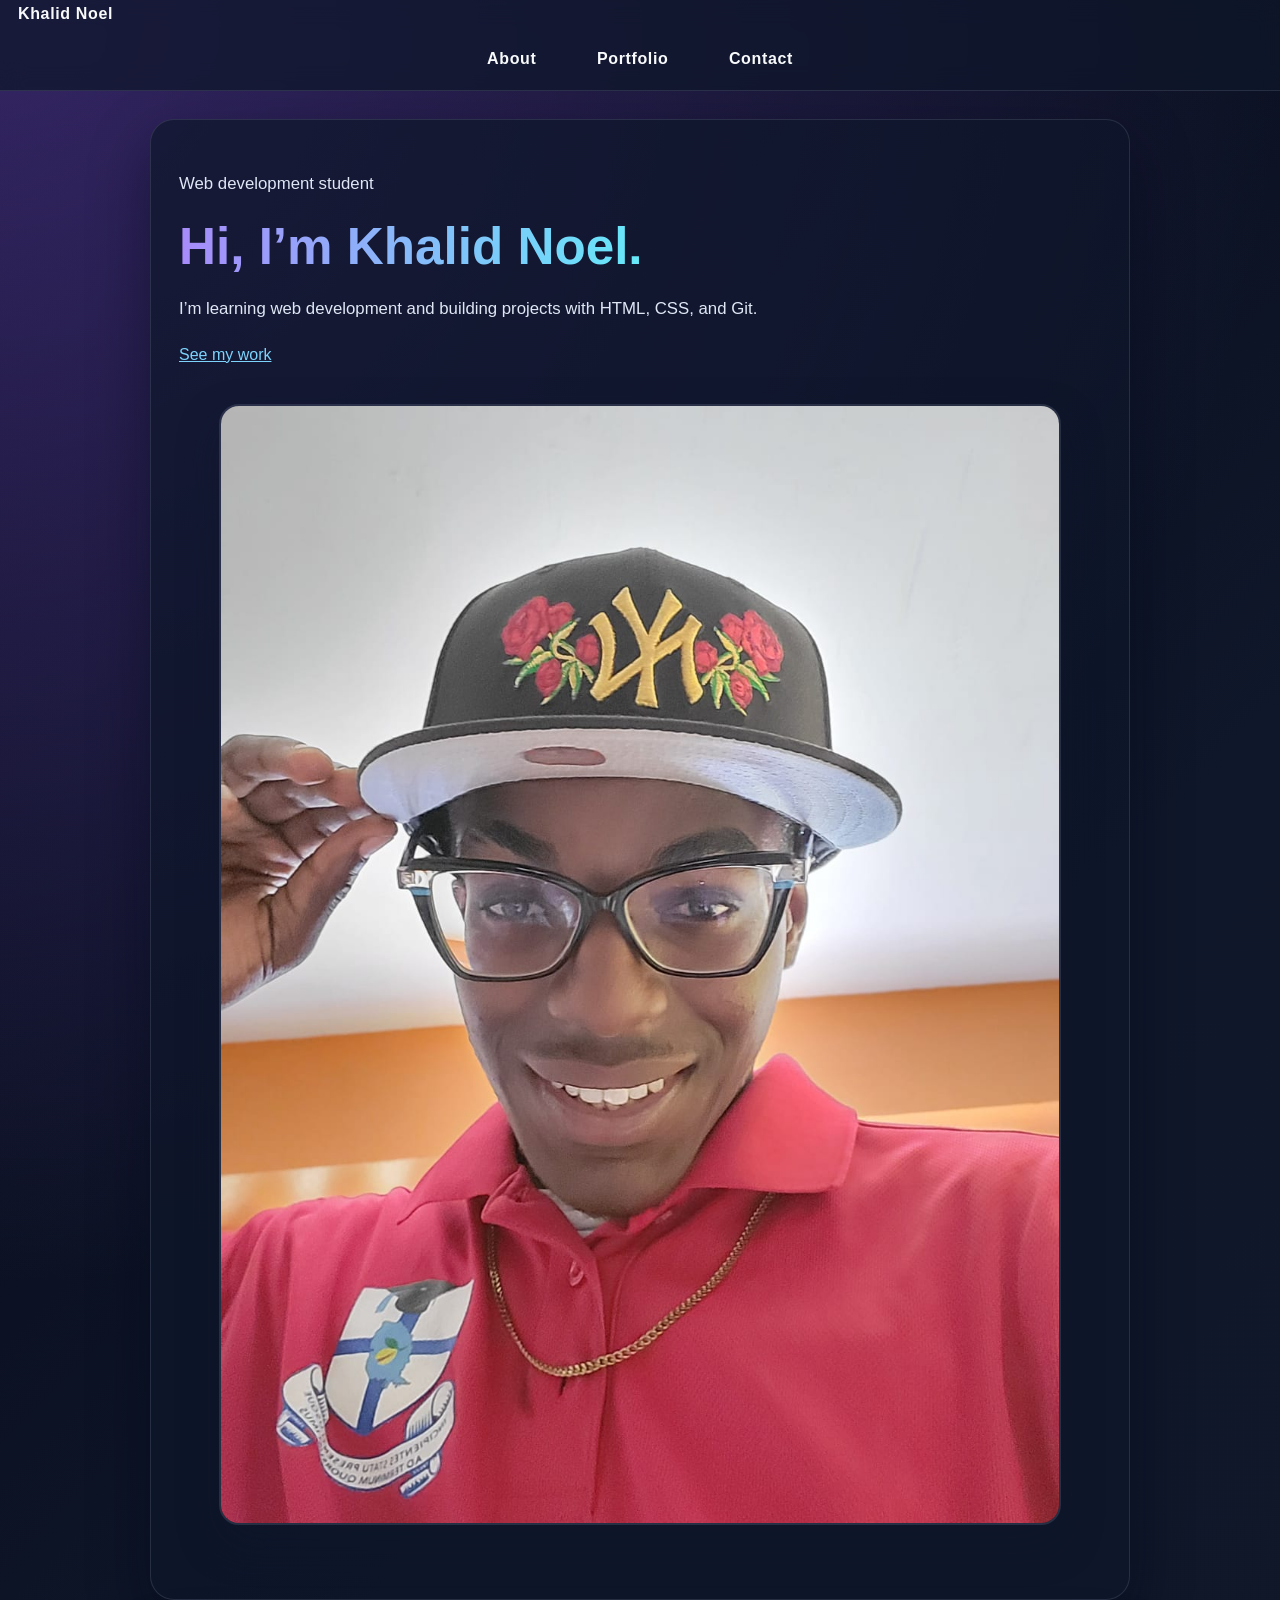
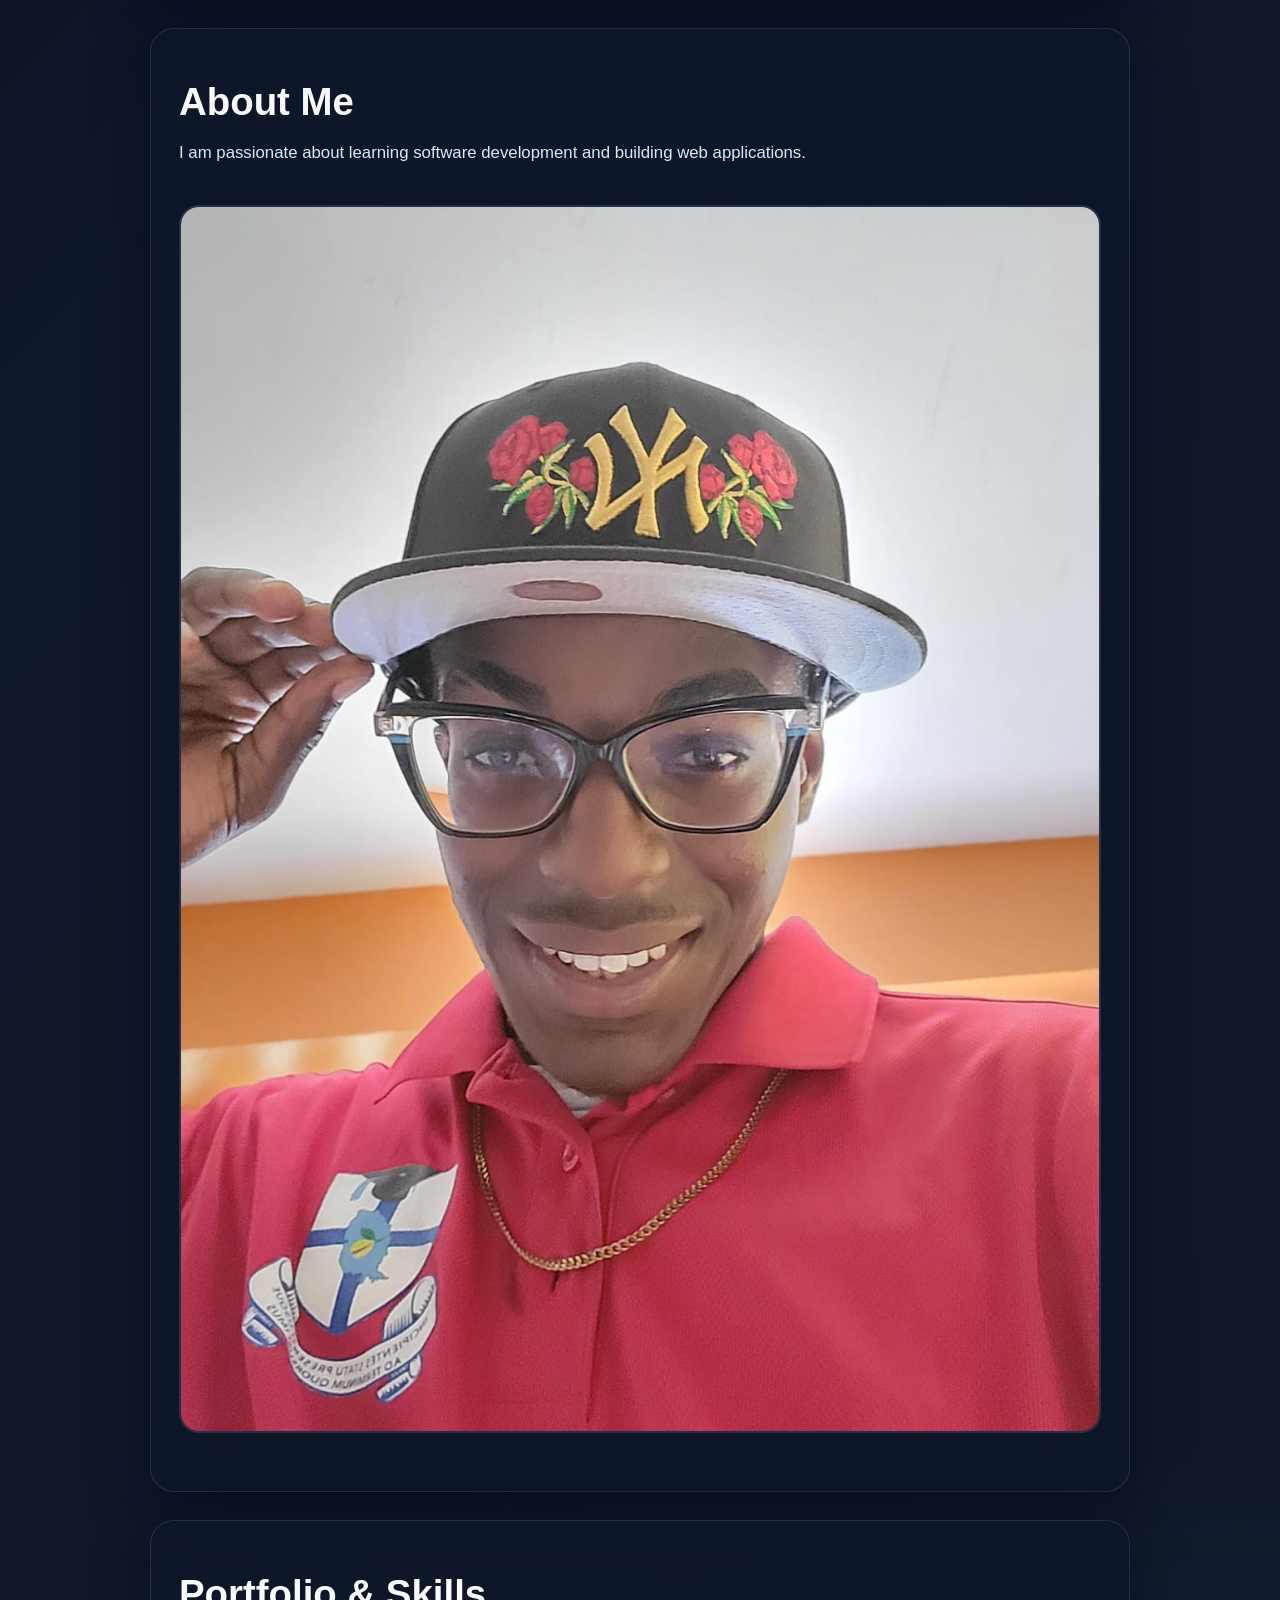
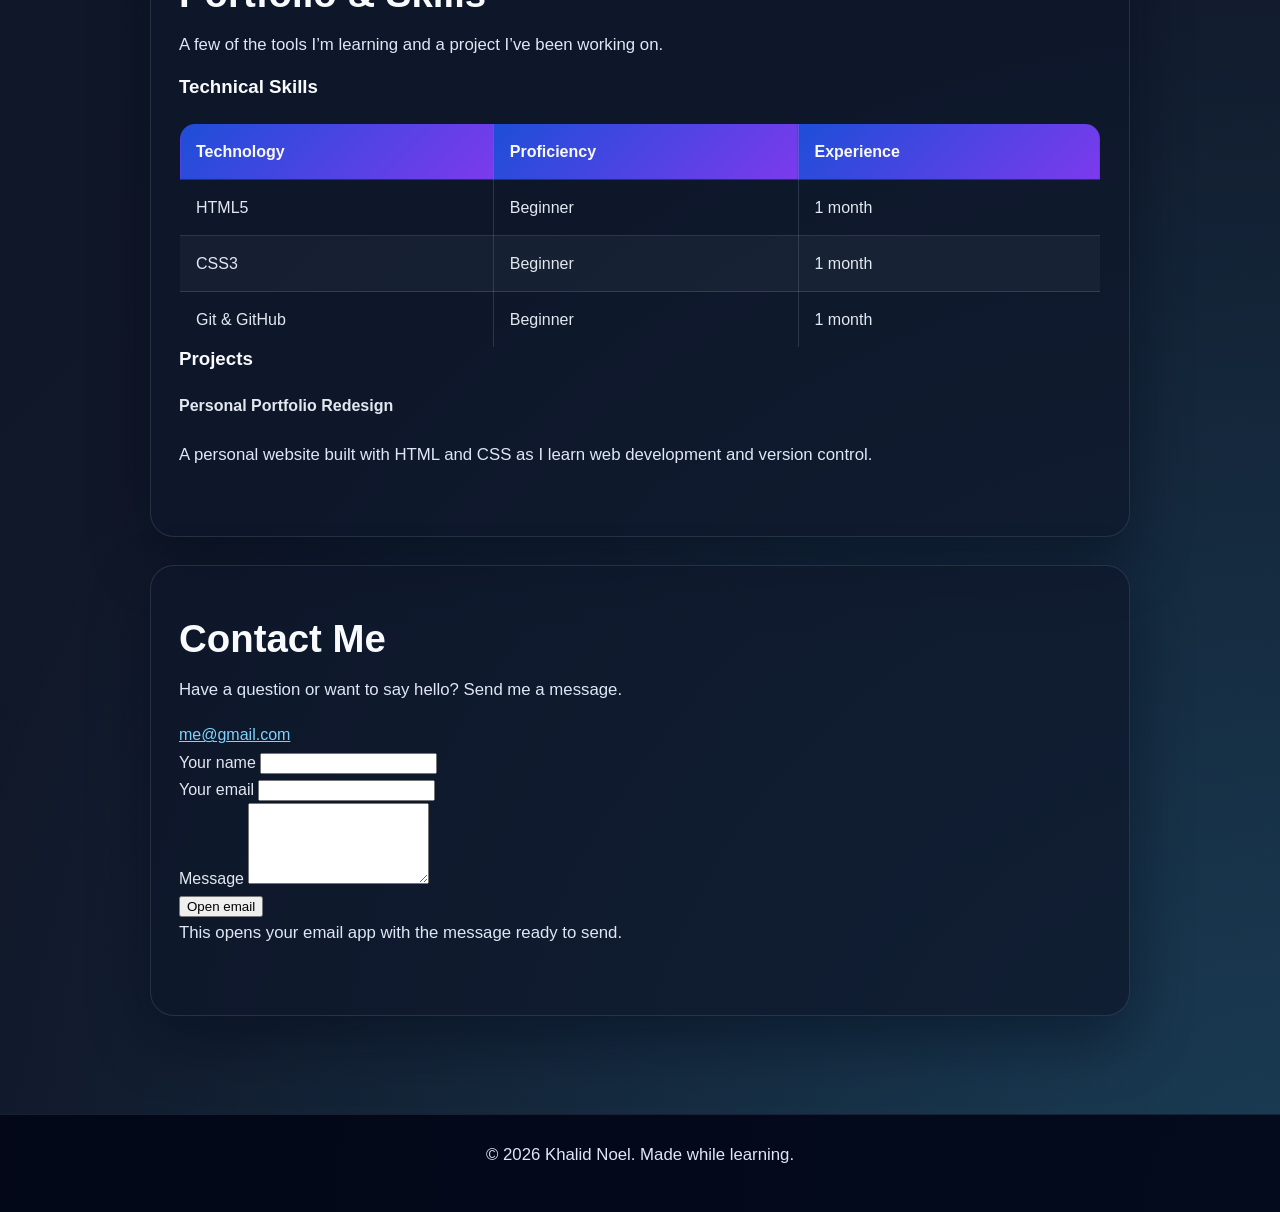
==== commit 2ad1f5b5: "Merge branch 'main' of https://github.com/Atrumagi/Personal-Website" ====
--- a/index.html
+++ b/index.html
@@ -3,11 +3,9 @@
 <head>
     <meta charset="UTF-8">
     <meta name="viewport" content="width=device-width, initial-scale=1.0">
-    <meta name="theme-color" content="#f5f0e7">
-    <meta name="description" content="Khalid Noel is a web development student learning by building with HTML, CSS, and Git.">
-    <title>Khalid Noel — Web Development Student</title>
-    <link rel="stylesheet" href="CSS/style.css">
-    <script src="JS/script.js" defer></script>
+    <title>My Personal Website</title>
+    <link rel="stylesheet" href="css/style.css">
+    <script src="js/script.js" defer></script>
 </head>
 <body>
     <header class="site-header">
@@ -34,11 +32,11 @@
             </figure>
         </section>
 
-        <section class="content-section" id="about" aria-labelledby="about-title">
-            <div class="section-heading">
-                <h2 id="about-title">About Me</h2>
-                <p class="section-intro">I’m passionate about learning software development and building web applications. I enjoy seeing an idea take shape as I learn more about how websites work.</p>
-            </div>
+        <!-- About Section -->
+        <section id="about">
+            <h2>About Me</h2>
+            <p>I am passionate about learning software development and building web applications.</p>
+            <img src="images/Khalid.jpeg" alt="Profile picture of me">
         </section>
 
         <section class="content-section" id="portfolio" aria-labelledby="portfolio-title">
@@ -116,5 +114,8 @@
     <footer class="site-footer">
         <p>&copy; <span id="current-year">2026</span> Khalid Noel. Made while learning.</p>
     </footer>
+<button id="backToTop" title="Back to Top" aria-label="Back to top">
+    &#8593;
+</button>
 </body>
 </html>
--- a/css/style.css
+++ b/css/style.css
@@ -0,0 +1,190 @@
+/* General Page Reset & Typography */
+* {
+    box-sizing: border-box;
+}
+
+html {
+    scroll-behavior: smooth;
+}
+
+body {
+    font-family: 'Segoe UI', Tahoma, Geneva, Verdana, sans-serif;
+    line-height: 1.7;
+    margin: 0;
+    padding: 0;
+    background:
+        radial-gradient(circle at top left, rgba(138, 92, 246, 0.35), transparent 28%),
+        radial-gradient(circle at bottom right, rgba(56, 189, 248, 0.22), transparent 30%),
+        linear-gradient(135deg, #060816 0%, #0f172a 35%, #111827 100%);
+    color: #e2e8f0;
+}
+
+main {
+    padding-bottom: 40px;
+}
+
+/* Navigation Menu */
+header {
+    position: sticky;
+    top: 0;
+    z-index: 1000;
+    backdrop-filter: blur(12px);
+    background: rgba(15, 23, 42, 0.72);
+    border-bottom: 1px solid rgba(148, 163, 184, 0.18);
+}
+
+nav ul {
+    list-style-type: none;
+    padding: 18px 0;
+    margin: 0;
+    text-align: center;
+}
+
+nav li {
+    display: inline-block;
+    margin: 0 10px;
+}
+
+nav a {
+    text-decoration: none;
+    color: #f8fafc;
+    font-weight: 700;
+    letter-spacing: 0.04em;
+    padding: 10px 18px;
+    border-radius: 999px;
+    transition: all 0.3s ease;
+}
+
+nav a:hover {
+    color: #7dd3fc;
+    background: rgba(125, 211, 252, 0.08);
+    box-shadow: 0 0 0 1px rgba(125, 211, 252, 0.2);
+}
+
+/* Page Layout & Sections */
+section {
+    padding: 50px 28px;
+    max-width: 980px;
+    margin: 28px auto;
+    background: rgba(15, 23, 42, 0.72);
+    border: 1px solid rgba(148, 163, 184, 0.18);
+    border-radius: 24px;
+    box-shadow: 0 24px 60px rgba(2, 6, 23, 0.45);
+}
+
+h1, h2, h3 {
+    color: #f8fafc;
+    margin-top: 0;
+    line-height: 1.2;
+}
+
+h1 {
+    font-size: clamp(2.2rem, 4vw, 3.5rem);
+    margin-bottom: 18px;
+    background: linear-gradient(90deg, #a78bfa 0%, #67e8f9 50%, #f9a8d4 100%);
+    -webkit-background-clip: text;
+    background-clip: text;
+    color: transparent;
+}
+
+h2 {
+    font-size: clamp(1.8rem, 3vw, 2.4rem);
+    margin-bottom: 14px;
+}
+
+p {
+    margin-top: 0;
+    color: #dfe7f5;
+    font-size: 1.05rem;
+}
+
+/* Media Styling */
+img {
+    max-width: 100%;
+    height: auto;
+    border-radius: 20px;
+    margin-top: 20px;
+    border: 2px solid rgba(148, 163, 184, 0.18);
+    box-shadow: 0 18px 40px rgba(15, 23, 42, 0.45);
+}
+
+video {
+    margin-top: 15px;
+    border-radius: 16px;
+}
+
+/* Table Styling */
+table {
+    width: 100%;
+    border-collapse: collapse;
+    margin: 24px 0 0;
+    overflow: hidden;
+    border-radius: 16px;
+}
+
+table, th, td {
+    border: 1px solid rgba(148, 163, 184, 0.22);
+}
+
+th, td {
+    padding: 14px 16px;
+    text-align: left;
+}
+
+th {
+    background: linear-gradient(135deg, #1d4ed8, #7c3aed);
+    color: #f8fafc;
+}
+
+tr:nth-child(even) {
+    background-color: rgba(148, 163, 184, 0.06);
+}
+
+tr:hover {
+    background-color: rgba(125, 211, 252, 0.08);
+}
+
+/* Footer Styling */
+footer {
+    text-align: center;
+    padding: 26px 20px;
+    background: rgba(2, 6, 23, 0.9);
+    border-top: 1px solid rgba(148, 163, 184, 0.15);
+    color: #cbd5e1;
+    margin-top: 30px;
+}
+
+/* Links inside content */
+a {
+    color: #7dd3fc;
+}
+
+a:hover {
+    color: #a5f3fc;
+}
+
+#backToTop {
+    display: none;
+    position: fixed;
+    bottom: 25px;
+    right: 25px;
+    z-index: 1000;
+
+    width: 45px;
+    height: 45px;
+    border: none;
+    border-radius: 50%;
+
+    background-color: #007bff;
+    color: white;
+    font-size: 24px;
+    cursor: pointer;
+
+    box-shadow: 0 4px 8px rgba(0, 0, 0, 0.2);
+    transition: background-color 0.3s, transform 0.3s;
+}
+
+#backToTop:hover {
+    background-color: #0056b3;
+    transform: translateY(-3px);
+}
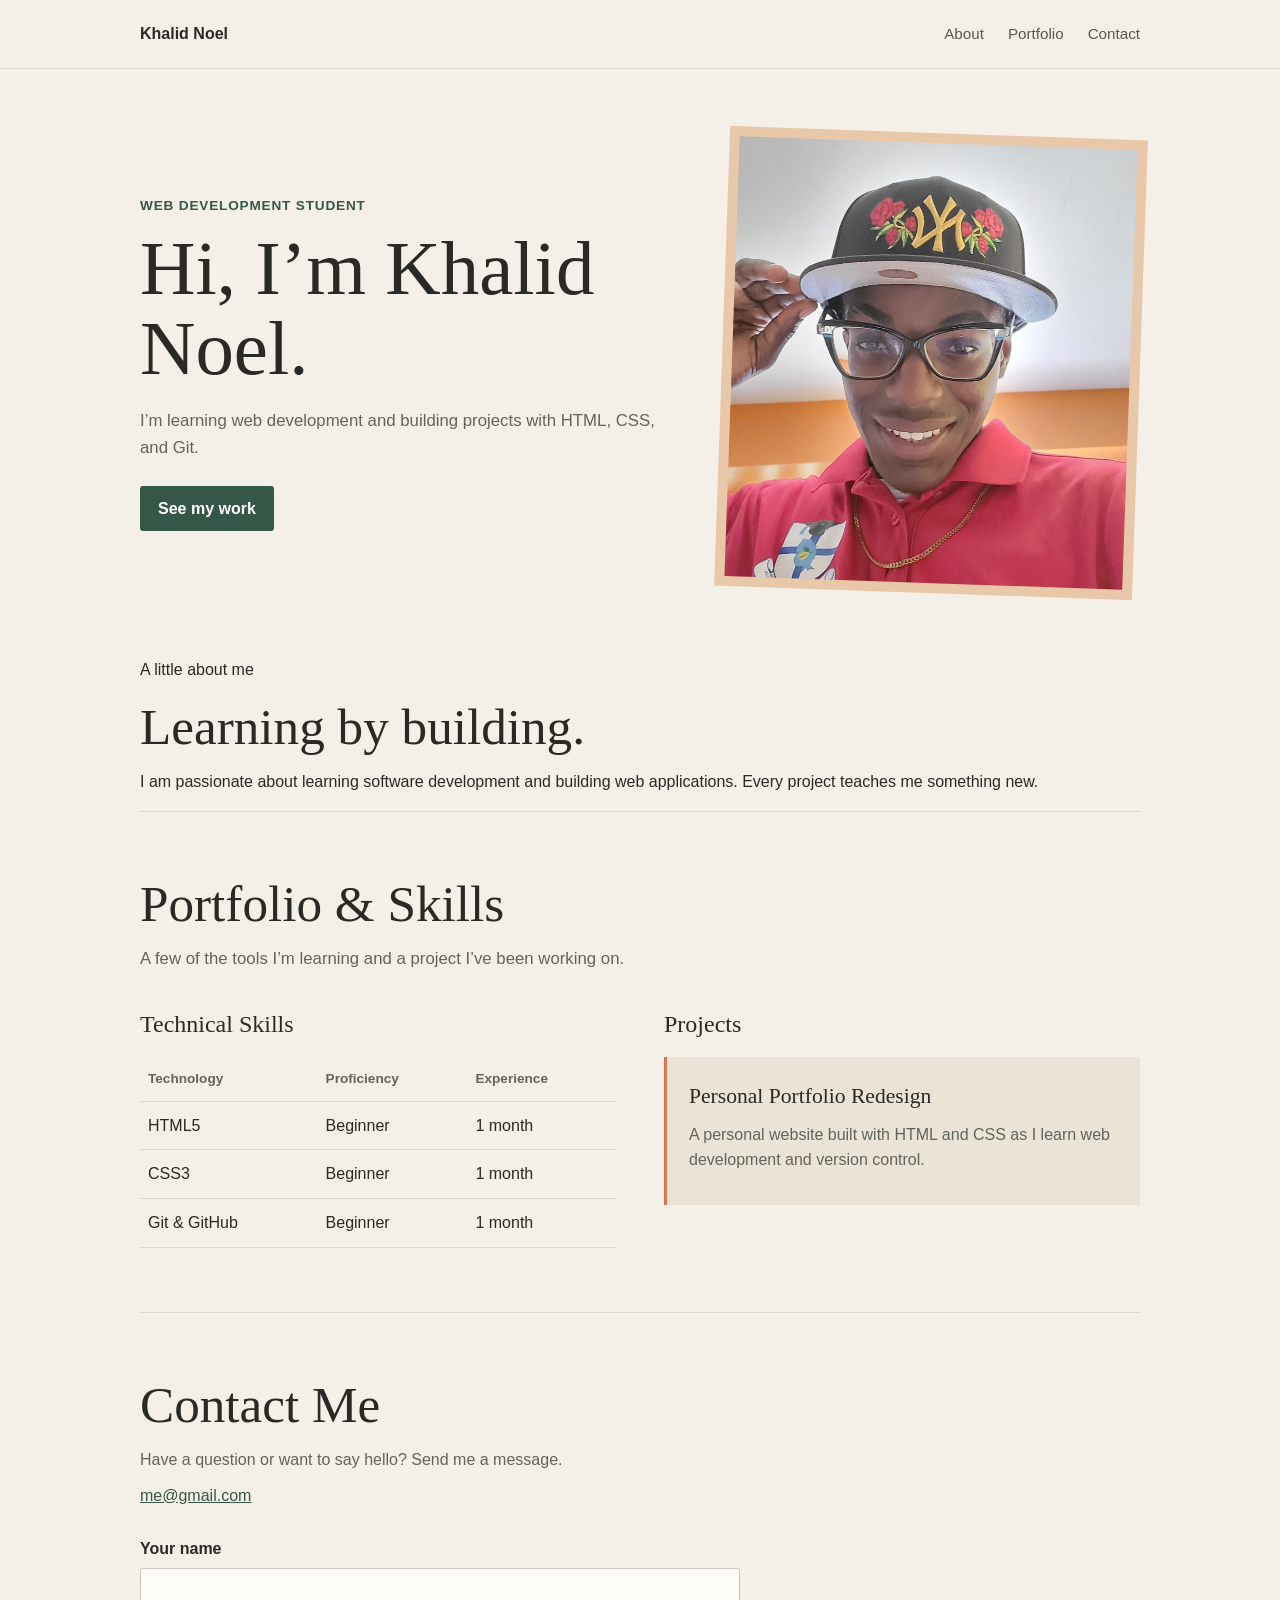
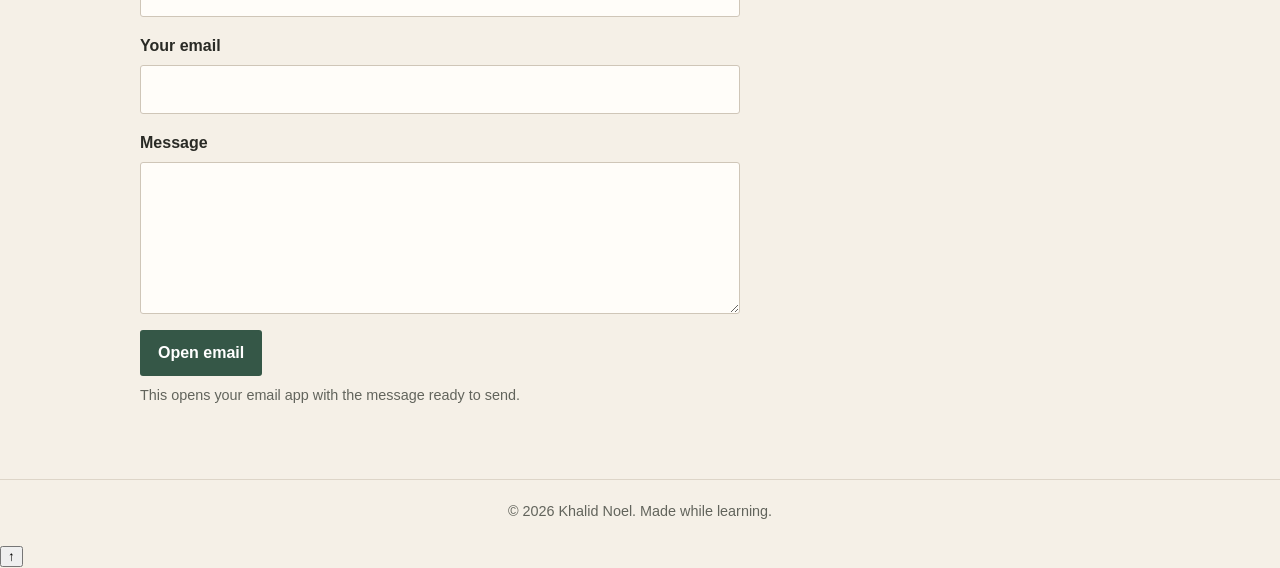
==== commit d216b159: "Update personal website" ====
--- a/index.html
+++ b/index.html
@@ -3,9 +3,10 @@
 <head>
     <meta charset="UTF-8">
     <meta name="viewport" content="width=device-width, initial-scale=1.0">
-    <title>My Personal Website</title>
-    <link rel="stylesheet" href="css/style.css">
-    <script src="js/script.js" defer></script>
+    <meta name="theme-color" content="#191a17">
+    <title>Khalid Noel — Personal Website</title>
+    <link rel="stylesheet" href="CSS/style.css">
+    <script src="JS/script.js" defer></script>
 </head>
 <body>
     <header class="site-header">
@@ -32,11 +33,10 @@
             </figure>
         </section>
 
-        <!-- About Section -->
-        <section id="about">
-            <h2>About Me</h2>
-            <p>I am passionate about learning software development and building web applications.</p>
-            <img src="images/Khalid.jpeg" alt="Profile picture of me">
+        <section class="about-section" id="about" aria-labelledby="about-title">
+            <p class="section-label">A little about me</p>
+            <h2 id="about-title">Learning by building.</h2>
+            <p>I am passionate about learning software development and building web applications. Every project teaches me something new.</p>
         </section>
 
         <section class="content-section" id="portfolio" aria-labelledby="portfolio-title">
--- a/CSS/style.css
+++ b/CSS/style.css
@@ -0,0 +1,332 @@
+* {
+    box-sizing: border-box;
+}
+
+html {
+    scroll-behavior: smooth;
+}
+
+body {
+    margin: 0;
+    background: #f5f0e7;
+    color: #292a25;
+    font-family: "Segoe UI", Tahoma, Geneva, Verdana, sans-serif;
+    line-height: 1.6;
+}
+
+a {
+    color: #355747;
+}
+
+a:focus-visible {
+    outline: 2px solid #d9774c;
+    outline-offset: 3px;
+}
+
+.site-header {
+    position: sticky;
+    top: 0;
+    z-index: 1;
+    border-bottom: 1px solid #ddd5c8;
+    background: #f5f0e7;
+}
+
+.nav-shell,
+main {
+    width: min(100% - 40px, 1000px);
+    margin: 0 auto;
+}
+
+.nav-shell {
+    min-height: 68px;
+    display: flex;
+    align-items: center;
+    justify-content: space-between;
+    gap: 20px;
+}
+
+.wordmark {
+    color: #292a25;
+    font-weight: 700;
+    text-decoration: none;
+}
+
+.nav-links {
+    display: flex;
+    gap: 24px;
+    margin: 0;
+    padding: 0;
+    list-style: none;
+}
+
+.nav-links a {
+    color: #55594f;
+    font-size: 0.95rem;
+    text-decoration: none;
+}
+
+.nav-links a:hover {
+    color: #355747;
+    text-decoration: underline;
+    text-underline-offset: 5px;
+}
+
+section {
+    scroll-margin-top: 85px;
+}
+
+.hero {
+    min-height: 540px;
+    display: grid;
+    grid-template-columns: 1fr 0.8fr;
+    align-items: center;
+    gap: 60px;
+    padding: 64px 0;
+}
+
+.eyebrow {
+    margin-bottom: 12px;
+    color: #355747;
+    font-size: 0.85rem;
+    font-weight: 700;
+    letter-spacing: 0.06em;
+    text-transform: uppercase;
+}
+
+h1,
+h2,
+h3,
+h4,
+p {
+    margin-top: 0;
+}
+
+h1,
+h2 {
+    font-family: Georgia, "Times New Roman", serif;
+    font-weight: 400;
+}
+
+h1 {
+    max-width: 500px;
+    margin-bottom: 18px;
+    font-size: clamp(2.8rem, 6vw, 4.8rem);
+    line-height: 1.05;
+}
+
+.hero-copy,
+.section-intro {
+    max-width: 560px;
+    color: #62645c;
+    font-size: 1.05rem;
+}
+
+.hero-copy {
+    margin-bottom: 24px;
+}
+
+.button {
+    display: inline-block;
+    padding: 10px 18px;
+    border-radius: 3px;
+    background: #355747;
+    color: #fff;
+    font-weight: 600;
+    text-decoration: none;
+}
+
+.button:hover {
+    background: #294436;
+}
+
+.portrait-wrap {
+    margin: 0;
+    padding: 10px;
+    background: #e8c8a9;
+    transform: rotate(2deg);
+}
+
+.portrait-wrap img {
+    display: block;
+    width: 100%;
+    max-height: 440px;
+    object-fit: cover;
+    object-position: center 38%;
+}
+
+.content-section,
+.contact-section {
+    padding: 64px 0;
+    border-top: 1px solid #ddd5c8;
+}
+
+h2 {
+    margin-bottom: 14px;
+    font-size: clamp(2.2rem, 4vw, 3.2rem);
+    line-height: 1.1;
+}
+
+.section-intro {
+    margin-bottom: 32px;
+}
+
+.portfolio-layout {
+    display: grid;
+    grid-template-columns: 1fr 1fr;
+    gap: 48px;
+}
+
+h3 {
+    margin-bottom: 14px;
+    font-family: Georgia, "Times New Roman", serif;
+    font-size: 1.5rem;
+    font-weight: 400;
+}
+
+.skills-table {
+    width: 100%;
+    border-collapse: collapse;
+    text-align: left;
+}
+
+.skills-table th,
+.skills-table td {
+    padding: 11px 8px;
+    border-bottom: 1px solid #ddd5c8;
+}
+
+.skills-table th {
+    color: #62645c;
+    font-size: 0.85rem;
+    font-weight: 600;
+}
+
+.project-card {
+    padding: 22px;
+    border-left: 3px solid #d9774c;
+    background: #ebe3d5;
+}
+
+.project-card h4 {
+    margin-bottom: 8px;
+    font-family: Georgia, "Times New Roman", serif;
+    font-size: 1.35rem;
+    font-weight: 400;
+}
+
+.project-card p,
+.contact-copy p {
+    margin-bottom: 10px;
+    color: #62645c;
+}
+
+.contact-section {
+    padding-bottom: 72px;
+}
+
+.contact-section .section-heading {
+    max-width: 600px;
+}
+
+.contact-form {
+    display: grid;
+    max-width: 600px;
+    gap: 16px;
+    margin-top: 28px;
+}
+
+.form-group {
+    display: grid;
+    gap: 6px;
+}
+
+.form-group label {
+    font-weight: 600;
+}
+
+.form-group input,
+.form-group textarea {
+    width: 100%;
+    padding: 11px 12px;
+    border: 1px solid #cfc6b8;
+    border-radius: 3px;
+    background: #fffdf9;
+    color: #292a25;
+    font: inherit;
+}
+
+.form-group textarea {
+    resize: vertical;
+}
+
+.contact-form .button {
+    justify-self: start;
+    border: 0;
+    cursor: pointer;
+    font: inherit;
+    font-weight: 600;
+}
+
+.form-note {
+    margin: -8px 0 0;
+    color: #62645c;
+    font-size: 0.9rem;
+}
+
+.site-footer {
+    padding: 20px;
+    border-top: 1px solid #ddd5c8;
+    color: #62645c;
+    font-size: 0.9rem;
+    text-align: center;
+}
+
+.site-footer p {
+    margin: 0;
+}
+
+@media (max-width: 700px) {
+    .nav-shell,
+    main {
+        width: calc(100% - 32px);
+    }
+
+    .nav-links {
+        gap: 14px;
+    }
+
+    .nav-links a {
+        font-size: 0.85rem;
+    }
+
+    .hero {
+        min-height: auto;
+        grid-template-columns: 1fr;
+        gap: 34px;
+        padding: 56px 0;
+    }
+
+    .portrait-wrap {
+        width: min(100%, 340px);
+        justify-self: center;
+    }
+
+    .portfolio-layout {
+        grid-template-columns: 1fr;
+        gap: 32px;
+    }
+}
+
+@media (max-width: 380px) {
+    .nav-shell {
+        gap: 10px;
+    }
+
+    .nav-links {
+        gap: 9px;
+    }
+
+    .nav-links a {
+        font-size: 0.78rem;
+    }
+}
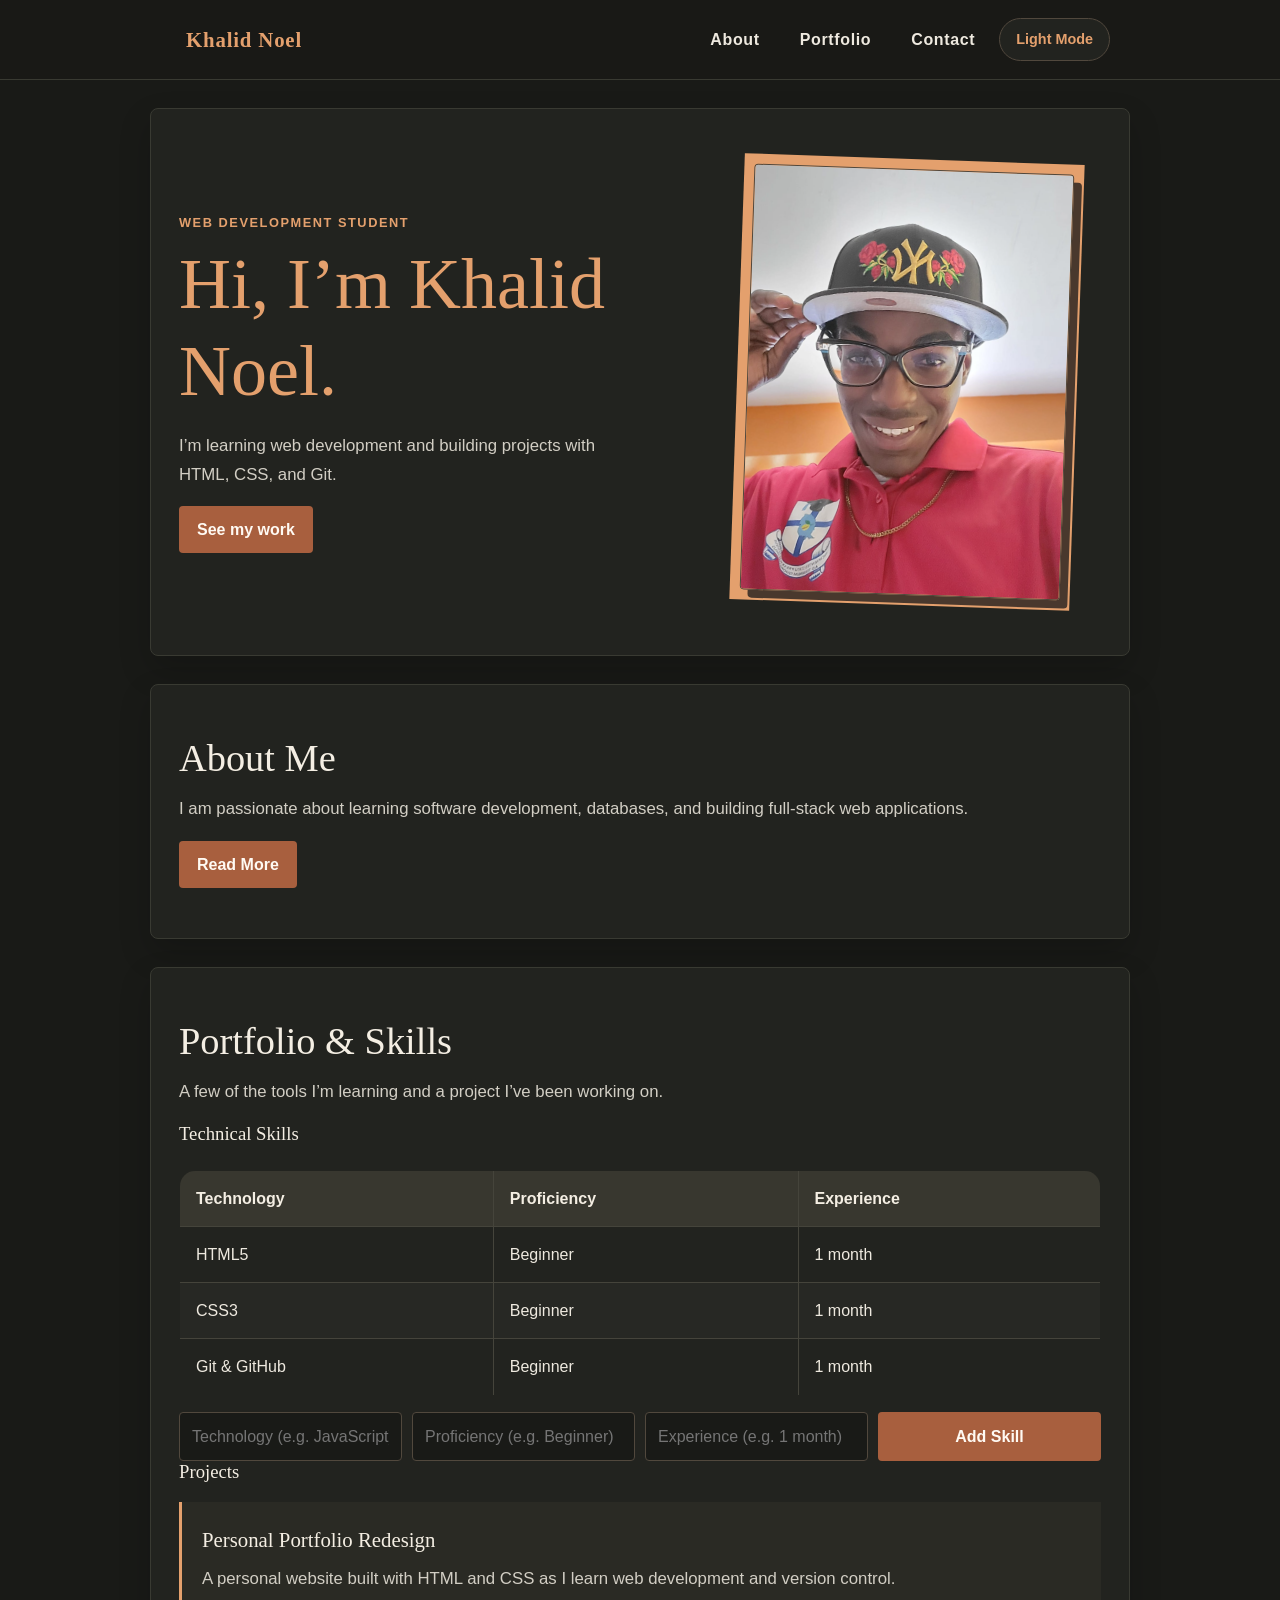
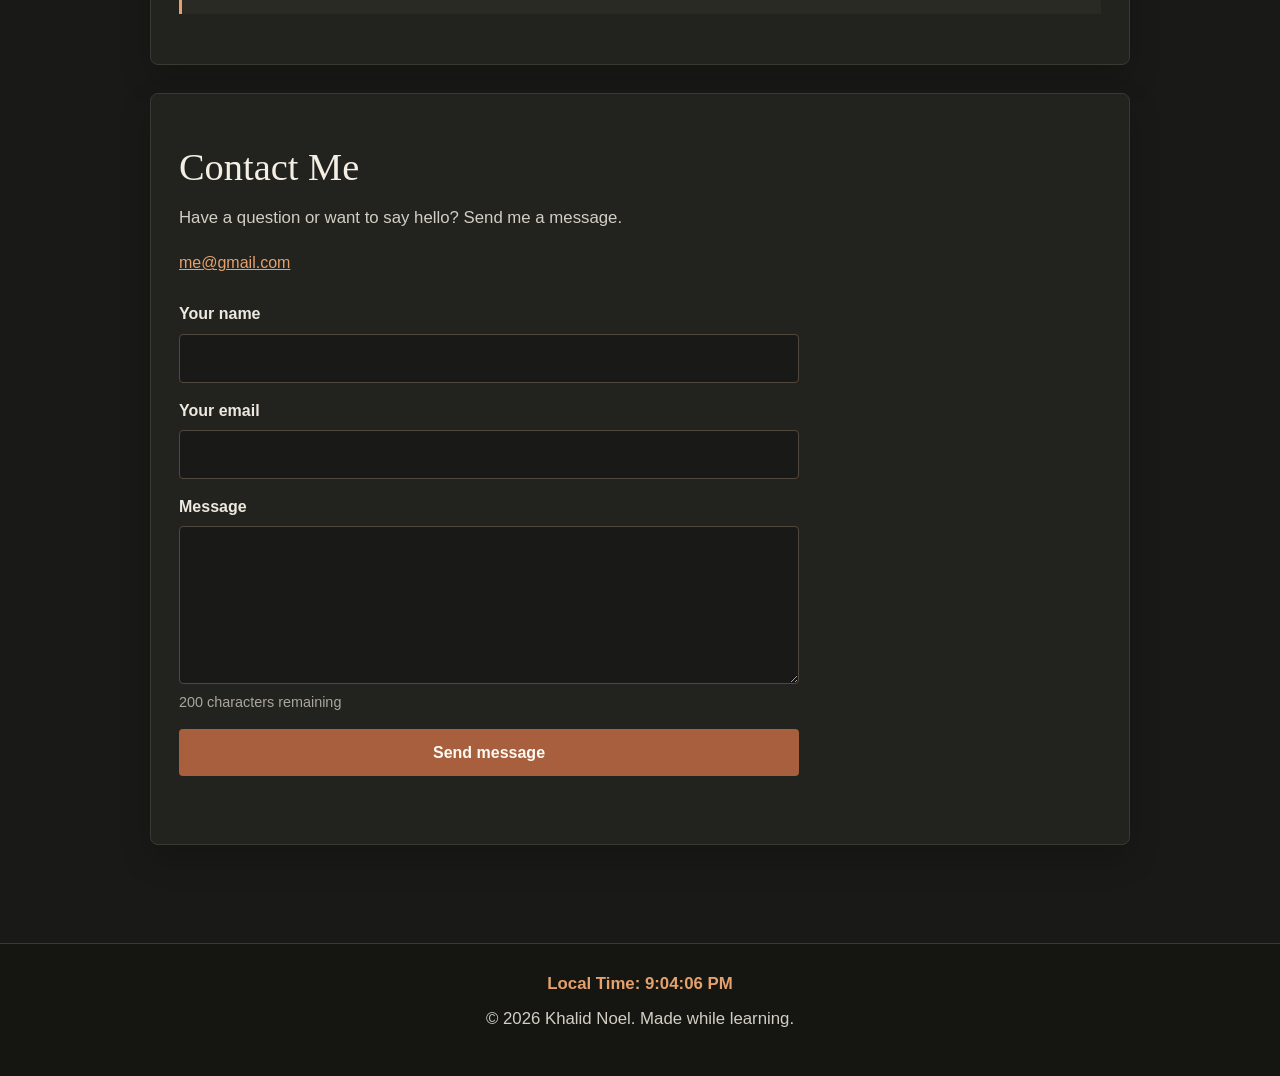
==== commit 5474f163: "added some javascript interactive stuff" ====
--- a/index.html
+++ b/index.html
@@ -6,7 +6,6 @@
     <meta name="theme-color" content="#191a17">
     <title>Khalid Noel — Personal Website</title>
     <link rel="stylesheet" href="CSS/style.css">
-    <script src="JS/script.js" defer></script>
 </head>
 <body>
     <header class="site-header">
@@ -16,6 +15,7 @@
                 <li><a href="#about">About</a></li>
                 <li><a href="#portfolio">Portfolio</a></li>
                 <li><a href="#contact">Contact</a></li>
+                <li><button type="button" id="theme-toggle">Dark Mode</button></li>
             </ul>
         </nav>
     </header>
@@ -33,10 +33,15 @@
             </figure>
         </section>
 
-        <section class="about-section" id="about" aria-labelledby="about-title">
-            <p class="section-label">A little about me</p>
-            <h2 id="about-title">Learning by building.</h2>
-            <p>I am passionate about learning software development and building web applications. Every project teaches me something new.</p>
+        <section class="content-section" id="about" aria-labelledby="about-title">
+            <div class="section-heading">
+                <h2 id="about-title">About Me</h2>
+            </div>
+            <p>I am passionate about learning software development, databases, and building full-stack web applications.</p>
+            <p id="extra-bio" style="display: none;">
+                Outside of coursework, I enjoy working with Git version control, designing database schemas, and troubleshooting deployment workflows.
+            </p>
+            <button type="button" class="button" id="toggle-bio-btn">Read More</button>
         </section>
 
         <section class="content-section" id="portfolio" aria-labelledby="portfolio-title">
@@ -55,7 +60,7 @@
                                 <th scope="col">Experience</th>
                             </tr>
                         </thead>
-                        <tbody>
+                        <tbody id="skills-body">
                             <tr>
                                 <td>HTML5</td>
                                 <td>Beginner</td>
@@ -73,6 +78,13 @@
                             </tr>
                         </tbody>
                     </table>
+
+                    <div class="add-skill-controls" style="margin-top: 1rem;">
+                        <input type="text" id="new-skill" placeholder="Technology (e.g. JavaScript)">
+                        <input type="text" id="new-level" placeholder="Proficiency (e.g. Beginner)">
+                        <input type="text" id="new-exp" placeholder="Experience (e.g. 1 month)">
+                        <button type="button" class="button" id="add-skill-btn">Add Skill</button>
+                    </div>
                 </div>
                 <div>
                     <h3>Projects</h3>
@@ -103,19 +115,24 @@
                 </div>
                 <div class="form-group">
                     <label for="message">Message</label>
-                    <textarea id="message" name="message" rows="5" required></textarea>
+                    <textarea id="message" name="message" rows="5" maxlength="200" required></textarea>
+                    <p id="char-count" class="form-note">200 characters remaining</p>
                 </div>
-                <button class="button" type="submit">Open email</button>
-                <p class="form-note">This opens your email app with the message ready to send.</p>
+                <button class="button" type="submit">Send message</button>
             </form>
+            <div id="form-output"></div>
         </section>
     </main>
 
     <footer class="site-footer">
+        <p id="live-clock"></p>
         <p>&copy; <span id="current-year">2026</span> Khalid Noel. Made while learning.</p>
     </footer>
-<button id="backToTop" title="Back to Top" aria-label="Back to top">
-    &#8593;
-</button>
+
+    <button id="backToTop" title="Back to Top" aria-label="Back to top">
+        &#8593;
+    </button>
+
+    <script src="JS/script.js" defer></script>
 </body>
-</html>
+</html>
--- a/CSS/style.css
+++ b/CSS/style.css
@@ -1,3 +1,4 @@
+/* General Page Reset & Typography */
 * {
     box-sizing: border-box;
 }
@@ -7,232 +8,247 @@
 }
 
 body {
+    font-family: 'Segoe UI', Tahoma, Geneva, Verdana, sans-serif;
+    line-height: 1.7;
     margin: 0;
-    background: #f5f0e7;
-    color: #292a25;
-    font-family: "Segoe UI", Tahoma, Geneva, Verdana, sans-serif;
-    line-height: 1.6;
-}
-
-a {
-    color: #355747;
-}
-
-a:focus-visible {
-    outline: 2px solid #d9774c;
-    outline-offset: 3px;
-}
-
-.site-header {
+    padding: 0;
+    background: #191a17;
+    color: #eee9df;
+    transition: background-color 0.3s ease, color 0.3s ease;
+}
+
+main {
+    padding-bottom: 40px;
+}
+
+/* Navigation Menu */
+header {
     position: sticky;
     top: 0;
-    z-index: 1;
-    border-bottom: 1px solid #ddd5c8;
-    background: #f5f0e7;
-}
-
-.nav-shell,
-main {
-    width: min(100% - 40px, 1000px);
+    z-index: 1000;
+    backdrop-filter: blur(12px);
+    background: rgba(25, 26, 23, 0.96);
+    border-bottom: 1px solid #393a32;
+}
+
+.nav-shell {
+    max-width: 980px;
     margin: 0 auto;
-}
-
-.nav-shell {
-    min-height: 68px;
+    padding: 14px 20px;
+    display: flex;
+    justify-content: space-between;
+    align-items: center;
+    flex-wrap: wrap;
+    gap: 12px;
+}
+
+.wordmark {
+    text-decoration: none;
+    color: #e4a06d;
+    font-family: Georgia, "Times New Roman", serif;
+    font-size: 1.3rem;
+    font-weight: 700;
+}
+
+nav ul {
+    list-style-type: none;
+    padding: 0;
+    margin: 0;
     display: flex;
     align-items: center;
-    justify-content: space-between;
-    gap: 20px;
-}
-
-.wordmark {
-    color: #292a25;
+    flex-wrap: wrap;
+    gap: 8px;
+}
+
+nav li {
+    display: inline-block;
+}
+
+nav a {
+    text-decoration: none;
+    color: #eee9df;
     font-weight: 700;
-    text-decoration: none;
-}
-
-.nav-links {
-    display: flex;
-    gap: 24px;
-    margin: 0;
-    padding: 0;
-    list-style: none;
-}
-
-.nav-links a {
-    color: #55594f;
-    font-size: 0.95rem;
-    text-decoration: none;
-}
-
-.nav-links a:hover {
-    color: #355747;
-    text-decoration: underline;
-    text-underline-offset: 5px;
-}
-
+    letter-spacing: 0.04em;
+    padding: 8px 16px;
+    border-radius: 999px;
+    transition: all 0.3s ease;
+}
+
+nav a:hover {
+    color: #e4a06d;
+    background: rgba(228, 160, 109, 0.08);
+    box-shadow: 0 0 0 1px rgba(228, 160, 109, 0.24);
+}
+
+#theme-toggle {
+    padding: 8px 16px;
+    border: 1px solid #51483d;
+    border-radius: 999px;
+    background: #22231f;
+    color: #e4a06d;
+    font: inherit;
+    font-size: 0.9rem;
+    font-weight: 700;
+    cursor: pointer;
+    transition: all 0.3s ease;
+}
+
+#theme-toggle:hover {
+    background: #a85f3e;
+    color: #fffaf3;
+    border-color: #a85f3e;
+}
+
+/* Page Layout & Sections */
 section {
-    scroll-margin-top: 85px;
+    padding: 50px 28px;
+    max-width: 980px;
+    margin: 28px auto;
+    background: #22231f;
+    border: 1px solid #393a32;
+    border-radius: 8px;
+    box-shadow: 0 14px 32px rgba(0, 0, 0, 0.18);
+    transition: background-color 0.3s ease, border-color 0.3s ease;
+}
+
+h1, h2, h3 {
+    color: #f4eee3;
+    margin-top: 0;
+    line-height: 1.2;
+    font-family: Georgia, "Times New Roman", serif;
+    font-weight: 400;
+}
+
+h1 {
+    font-size: clamp(2.2rem, 4vw, 3.5rem);
+    margin-bottom: 18px;
+    color: #e4a06d;
+}
+
+h2 {
+    font-size: clamp(1.8rem, 3vw, 2.4rem);
+    margin-bottom: 14px;
+}
+
+p {
+    margin-top: 0;
+    color: #d2cec4;
+    font-size: 1.05rem;
+}
+
+/* Media Styling */
+img {
+    max-width: 100%;
+    height: auto;
+    border-radius: 4px;
+    margin-top: 20px;
+    border: 1px solid #51483d;
+    box-shadow: 8px 8px 0 #49382d;
 }
 
 .hero {
-    min-height: 540px;
     display: grid;
     grid-template-columns: 1fr 0.8fr;
     align-items: center;
-    gap: 60px;
-    padding: 64px 0;
+    gap: 48px;
+}
+
+.hero figure {
+    width: min(100%, 340px);
+    justify-self: center;
+    margin: 0;
+    padding: 10px;
+    background: #e4a06d;
+    transform: rotate(2deg);
+}
+
+.hero img {
+    display: block;
+    width: 100%;
+    max-height: 440px;
+    margin: 0;
+    object-fit: cover;
+    object-position: center 38%;
+}
+
+.hero h1 {
+    font-size: clamp(2.8rem, 6vw, 4.5rem);
+}
+
+.hero p {
+    max-width: 430px;
 }
 
 .eyebrow {
-    margin-bottom: 12px;
-    color: #355747;
-    font-size: 0.85rem;
+    margin-bottom: 8px;
+    color: #e4a06d;
+    font-size: 0.8rem;
     font-weight: 700;
-    letter-spacing: 0.06em;
+    letter-spacing: 0.12em;
     text-transform: uppercase;
-}
-
-h1,
-h2,
-h3,
-h4,
-p {
-    margin-top: 0;
-}
-
-h1,
-h2 {
-    font-family: Georgia, "Times New Roman", serif;
-    font-weight: 400;
-}
-
-h1 {
-    max-width: 500px;
-    margin-bottom: 18px;
-    font-size: clamp(2.8rem, 6vw, 4.8rem);
-    line-height: 1.05;
-}
-
-.hero-copy,
-.section-intro {
-    max-width: 560px;
-    color: #62645c;
-    font-size: 1.05rem;
-}
-
-.hero-copy {
-    margin-bottom: 24px;
 }
 
 .button {
     display: inline-block;
     padding: 10px 18px;
-    border-radius: 3px;
-    background: #355747;
-    color: #fff;
-    font-weight: 600;
+    border: 0;
+    border-radius: 4px;
+    background: #a85f3e;
+    color: #fffaf3;
+    font: inherit;
+    font-weight: 700;
     text-decoration: none;
+    cursor: pointer;
+    transition: background-color 0.2s ease;
 }
 
 .button:hover {
-    background: #294436;
-}
-
-.portrait-wrap {
-    margin: 0;
-    padding: 10px;
-    background: #e8c8a9;
-    transform: rotate(2deg);
-}
-
-.portrait-wrap img {
-    display: block;
+    background: #87492f;
+    color: #fffaf3;
+}
+
+.project-card {
+    padding: 20px;
+    border-left: 3px solid #e4a06d;
+    background: #2a2a24;
+    margin-top: 16px;
+}
+
+.project-card h4 {
+    margin: 0 0 8px;
+    color: #f4eee3;
+    font-family: Georgia, "Times New Roman", serif;
+    font-size: 1.3rem;
+    font-weight: 400;
+}
+
+.project-card p {
+    margin-bottom: 0;
+}
+
+/* Dynamic Table Inputs */
+.add-skill-controls {
+    display: grid;
+    grid-template-columns: repeat(auto-fit, minmax(160px, 1fr));
+    gap: 10px;
+    margin-top: 16px;
+}
+
+.add-skill-controls input {
     width: 100%;
-    max-height: 440px;
-    object-fit: cover;
-    object-position: center 38%;
-}
-
-.content-section,
-.contact-section {
-    padding: 64px 0;
-    border-top: 1px solid #ddd5c8;
-}
-
-h2 {
-    margin-bottom: 14px;
-    font-size: clamp(2.2rem, 4vw, 3.2rem);
-    line-height: 1.1;
-}
-
-.section-intro {
-    margin-bottom: 32px;
-}
-
-.portfolio-layout {
-    display: grid;
-    grid-template-columns: 1fr 1fr;
-    gap: 48px;
-}
-
-h3 {
-    margin-bottom: 14px;
-    font-family: Georgia, "Times New Roman", serif;
-    font-size: 1.5rem;
-    font-weight: 400;
-}
-
-.skills-table {
-    width: 100%;
-    border-collapse: collapse;
-    text-align: left;
-}
-
-.skills-table th,
-.skills-table td {
-    padding: 11px 8px;
-    border-bottom: 1px solid #ddd5c8;
-}
-
-.skills-table th {
-    color: #62645c;
-    font-size: 0.85rem;
-    font-weight: 600;
-}
-
-.project-card {
-    padding: 22px;
-    border-left: 3px solid #d9774c;
-    background: #ebe3d5;
-}
-
-.project-card h4 {
-    margin-bottom: 8px;
-    font-family: Georgia, "Times New Roman", serif;
-    font-size: 1.35rem;
-    font-weight: 400;
-}
-
-.project-card p,
-.contact-copy p {
-    margin-bottom: 10px;
-    color: #62645c;
-}
-
-.contact-section {
-    padding-bottom: 72px;
-}
-
-.contact-section .section-heading {
-    max-width: 600px;
+    padding: 10px 12px;
+    border: 1px solid #51483d;
+    border-radius: 4px;
+    background: #191a17;
+    color: #eee9df;
+    font: inherit;
 }
 
 .contact-form {
     display: grid;
-    max-width: 600px;
-    gap: 16px;
-    margin-top: 28px;
+    max-width: 620px;
+    gap: 14px;
+    margin-top: 24px;
 }
 
 .form-group {
@@ -241,17 +257,18 @@
 }
 
 .form-group label {
+    color: #eee9df;
     font-weight: 600;
 }
 
 .form-group input,
 .form-group textarea {
     width: 100%;
-    padding: 11px 12px;
-    border: 1px solid #cfc6b8;
-    border-radius: 3px;
-    background: #fffdf9;
-    color: #292a25;
+    padding: 10px 12px;
+    border: 1px solid #51483d;
+    border-radius: 4px;
+    background: #191a17;
+    color: #eee9df;
     font: inherit;
 }
 
@@ -259,74 +276,231 @@
     resize: vertical;
 }
 
-.contact-form .button {
-    justify-self: start;
-    border: 0;
+.form-note {
+    margin: 0;
+    color: #aaa69b;
+    font-size: 0.9rem;
+}
+
+#form-output {
+    margin-top: 18px;
+    max-width: 620px;
+}
+
+.submission-banner {
+    padding: 14px 18px;
+    border-left: 3px solid #e4a06d;
+    background: #2a2a24;
+    border-radius: 4px;
+}
+
+/* Table Styling */
+table {
+    width: 100%;
+    border-collapse: collapse;
+    margin: 24px 0 0;
+    overflow: hidden;
+    border-radius: 16px;
+}
+
+table, th, td {
+    border: 1px solid #45443b;
+}
+
+th, td {
+    padding: 14px 16px;
+    text-align: left;
+}
+
+th {
+    background: #38372f;
+    color: #f4eee3;
+}
+
+tr:nth-child(even) {
+    background-color: rgba(255, 255, 255, 0.025);
+}
+
+tr:hover {
+    background-color: rgba(228, 160, 109, 0.08);
+}
+
+/* Footer Styling */
+footer {
+    text-align: center;
+    padding: 26px 20px;
+    background: #151612;
+    border-top: 1px solid #393a32;
+    color: #c9c4b9;
+    margin-top: 30px;
+}
+
+#live-clock {
+    color: #e4a06d;
+    font-weight: 600;
+    margin-bottom: 6px;
+}
+
+/* Links inside content */
+a {
+    color: #e4a06d;
+}
+
+a:hover {
+    color: #f0bf96;
+}
+
+#backToTop {
+    display: none;
+    position: fixed;
+    bottom: 25px;
+    right: 25px;
+    z-index: 1000;
+    width: 45px;
+    height: 45px;
+    border: none;
+    border-radius: 50%;
+    background-color: #a85f3e;
+    color: white;
+    font-size: 24px;
     cursor: pointer;
-    font: inherit;
-    font-weight: 600;
-}
-
-.form-note {
-    margin: -8px 0 0;
-    color: #62645c;
-    font-size: 0.9rem;
-}
-
-.site-footer {
-    padding: 20px;
-    border-top: 1px solid #ddd5c8;
-    color: #62645c;
-    font-size: 0.9rem;
-    text-align: center;
-}
-
-.site-footer p {
-    margin: 0;
+    box-shadow: 0 4px 8px rgba(0, 0, 0, 0.2);
+    transition: background-color 0.3s, transform 0.3s;
+}
+
+#backToTop:hover {
+    background-color: #87492f;
+    transform: translateY(-3px);
+}
+
+/* =========================================
+   LIGHT MODE THEME OVERRIDES
+   ========================================= */
+body.light-mode {
+    background: #f5f1e8;
+    color: #24231f;
+}
+
+body.light-mode header {
+    background: rgba(245, 241, 232, 0.96);
+    border-bottom-color: #d6cfc2;
+}
+
+body.light-mode .wordmark,
+body.light-mode h1,
+body.light-mode .eyebrow,
+body.light-mode a,
+body.light-mode #live-clock {
+    color: #a85f3e;
+}
+
+body.light-mode nav a {
+    color: #24231f;
+}
+
+body.light-mode nav a:hover {
+    color: #a85f3e;
+    background: rgba(168, 95, 62, 0.1);
+}
+
+body.light-mode .button {
+    background: #a85f3e;
+    color: #fffaf3;
+}
+
+body.light-mode .button:hover {
+    background: #87492f;
+    color: #fffaf3;
+}
+
+body.light-mode #theme-toggle {
+    background: #fffdf9;
+    color: #24231f;
+    border-color: #cfc6b8;
+}
+
+body.light-mode section {
+    background: #fffdf9;
+    border-color: #dcd5c9;
+    box-shadow: 0 10px 26px rgba(36, 35, 31, 0.08);
+}
+
+body.light-mode h2,
+body.light-mode h3,
+body.light-mode .project-card h4,
+body.light-mode .form-group label {
+    color: #1f1e1b;
+}
+
+body.light-mode p {
+    color: #46433c;
+}
+
+body.light-mode .project-card,
+body.light-mode .submission-banner {
+    background: #f5f1e8;
+    border-left-color: #a85f3e;
+}
+
+body.light-mode .form-group input,
+body.light-mode .form-group textarea,
+body.light-mode .add-skill-controls input {
+    background: #f9f6f0;
+    color: #24231f;
+    border-color: #cfc6b8;
+}
+
+body.light-mode table,
+body.light-mode th,
+body.light-mode td {
+    border-color: #dcd5c9;
+}
+
+body.light-mode th {
+    background: #ebe4d8;
+    color: #1f1e1b;
+}
+
+body.light-mode tr:nth-child(even) {
+    background-color: rgba(0, 0, 0, 0.025);
+}
+
+body.light-mode footer {
+    background: #ebe4d8;
+    border-top-color: #d6cfc2;
+    color: #46433c;
 }
 
 @media (max-width: 700px) {
-    .nav-shell,
-    main {
-        width: calc(100% - 32px);
-    }
-
-    .nav-links {
-        gap: 14px;
-    }
-
-    .nav-links a {
-        font-size: 0.85rem;
+    section {
+        margin: 18px 12px;
+        padding: 32px 18px;
+    }
+
+    .hero h1 {
+        font-size: clamp(2rem, 8.5vw, 2.7rem);
     }
 
     .hero {
-        min-height: auto;
         grid-template-columns: 1fr;
-        gap: 34px;
-        padding: 56px 0;
-    }
-
-    .portrait-wrap {
-        width: min(100%, 340px);
-        justify-self: center;
-    }
-
-    .portfolio-layout {
-        grid-template-columns: 1fr;
-        gap: 32px;
-    }
-}
-
-@media (max-width: 380px) {
-    .nav-shell {
-        gap: 10px;
-    }
-
-    .nav-links {
-        gap: 9px;
-    }
-
-    .nav-links a {
-        font-size: 0.78rem;
-    }
-}
+        gap: 28px;
+    }
+
+    .hero figure {
+        width: min(100%, 320px);
+    }
+
+    nav li {
+        margin: 0 2px;
+    }
+
+    nav a {
+        padding: 6px 10px;
+    }
+
+    th,
+    td {
+        padding: 9px 7px;
+        font-size: 0.88rem;
+    }
+}
